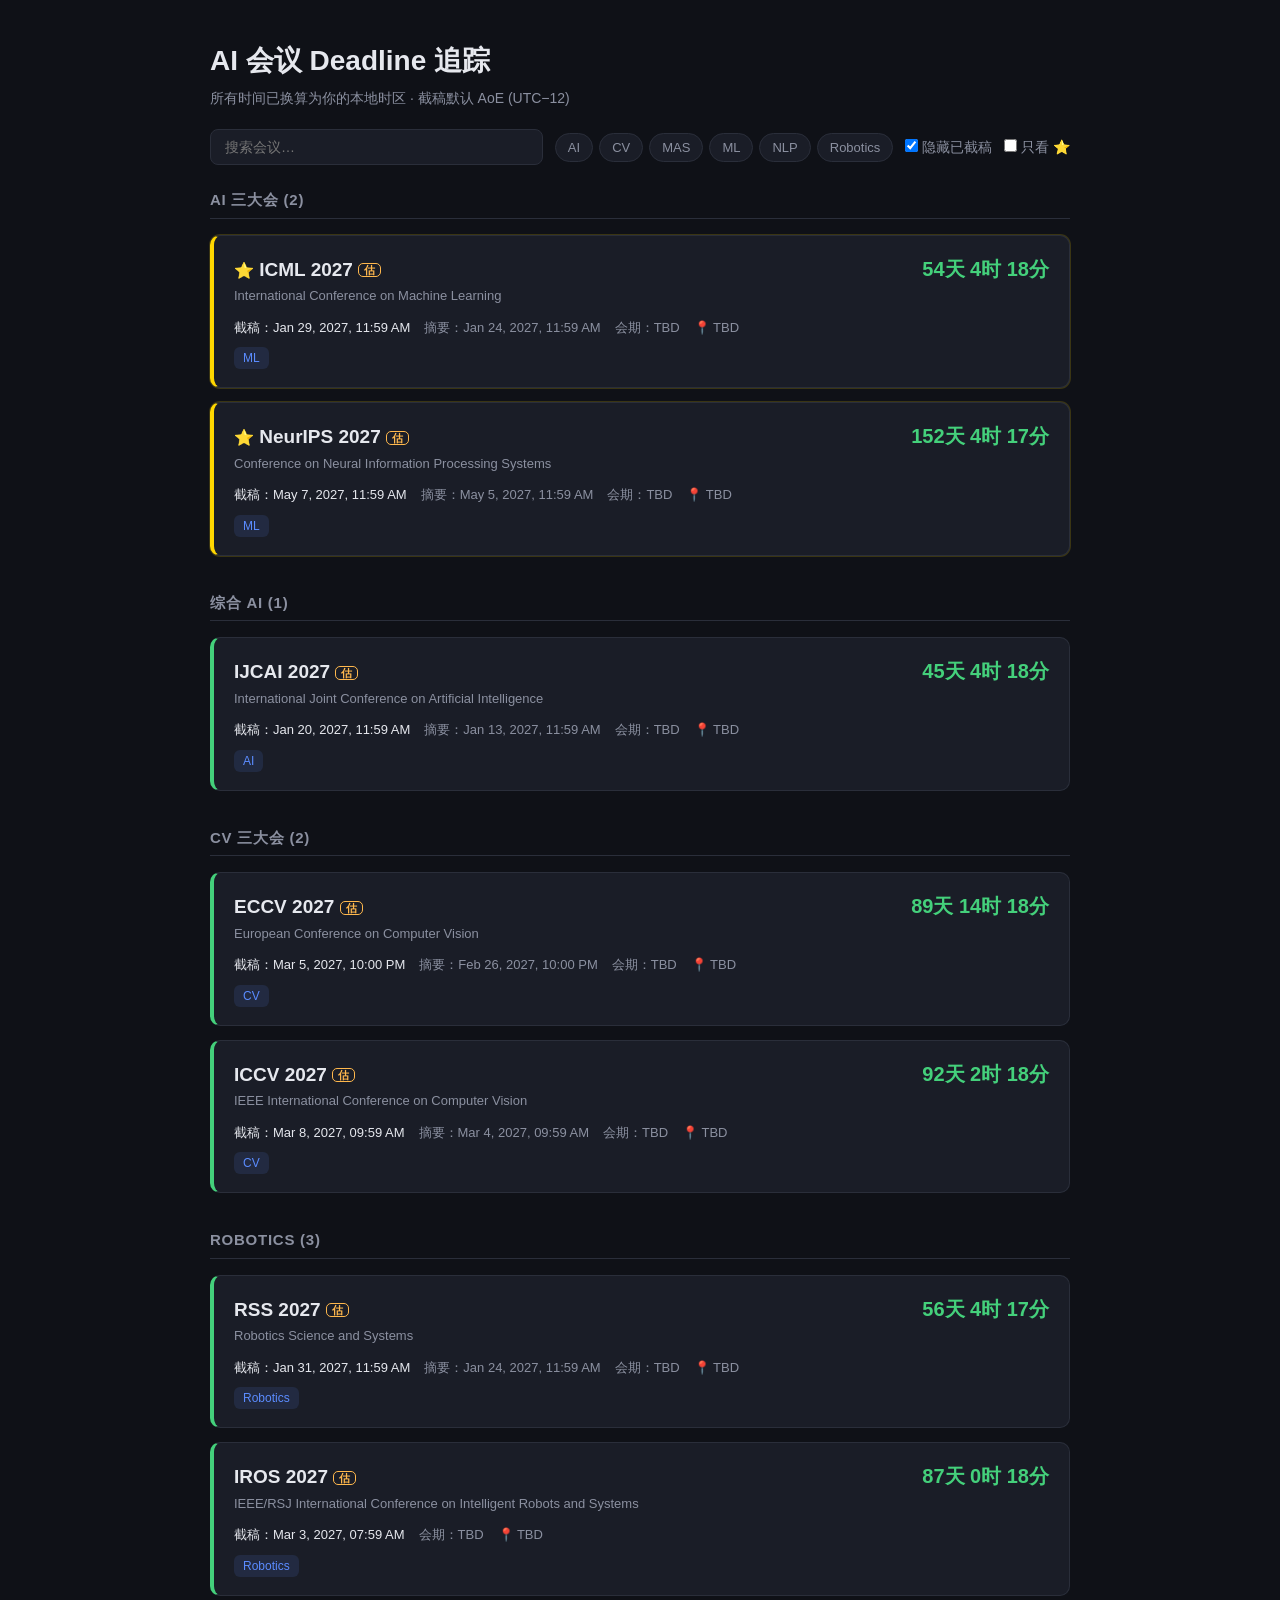
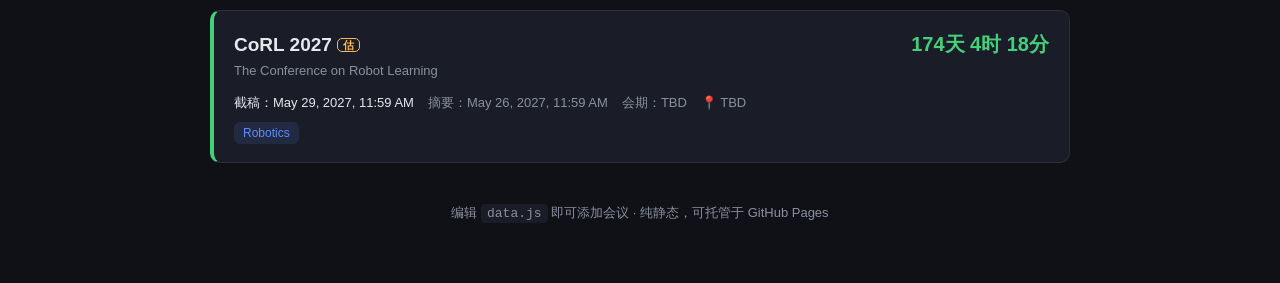
==== index.html @ 2b4dec91 "feat: AI conference deadline tracker with daily auto-update - 静态站点：分类展示、实时倒计时、⭐ highlight、搜索/筛选/只看估计" ====
<!DOCTYPE html>
<html lang="zh">
<head>
  <meta charset="UTF-8" />
  <meta name="viewport" content="width=device-width, initial-scale=1.0" />
  <title>AI 会议 Deadline 追踪</title>
  <link rel="stylesheet" href="style.css" />
</head>
<body>
  <header>
    <h1>AI 会议 Deadline 追踪</h1>
    <p class="sub">所有时间已换算为你的本地时区 · 截稿默认 AoE (UTC−12)</p>
    <div class="controls">
      <input id="search" type="search" placeholder="搜索会议…" />
      <div id="tagbar" class="tagbar"></div>
      <label class="toggle">
        <input id="hidePast" type="checkbox" checked /> 隐藏已截稿
      </label>
      <label class="toggle">
        <input id="onlyStar" type="checkbox" /> 只看 ⭐
      </label>
    </div>
  </header>

  <main id="list"></main>

  <footer>
    <p>编辑 <code>data.js</code> 即可添加会议 · 纯静态，可托管于 GitHub Pages</p>
  </footer>

  <script src="data.js"></script>
  <script src="app.js"></script>
</body>
</html>
---- style.css ----
:root {
  --bg: #0f1117;
  --card: #1a1d27;
  --card-hover: #21252f;
  --text: #e6e8ee;
  --muted: #8b90a0;
  --accent: #5b8cff;
  --urgent: #ff5b6e;
  --soon: #ffb84d;
  --safe: #44d07b;
  --border: #2a2e3a;
}

* { box-sizing: border-box; margin: 0; padding: 0; }

body {
  font-family: -apple-system, "Segoe UI", "PingFang SC", "Microsoft YaHei", sans-serif;
  background: var(--bg);
  color: var(--text);
  line-height: 1.5;
  padding: 0 16px 60px;
}

header {
  max-width: 860px;
  margin: 0 auto;
  padding: 40px 0 24px;
}

h1 { font-size: 28px; font-weight: 700; }
.sub { color: var(--muted); font-size: 14px; margin-top: 6px; }

.controls {
  display: flex;
  flex-wrap: wrap;
  gap: 12px;
  align-items: center;
  margin-top: 20px;
}

#search {
  flex: 1 1 220px;
  background: var(--card);
  border: 1px solid var(--border);
  color: var(--text);
  padding: 9px 14px;
  border-radius: 8px;
  font-size: 14px;
}
#search:focus { outline: none; border-color: var(--accent); }

.tagbar { display: flex; flex-wrap: wrap; gap: 6px; }
.tag-btn {
  background: var(--card);
  border: 1px solid var(--border);
  color: var(--muted);
  padding: 6px 12px;
  border-radius: 20px;
  font-size: 13px;
  cursor: pointer;
  transition: 0.15s;
}
.tag-btn:hover { color: var(--text); }
.tag-btn.active { background: var(--accent); border-color: var(--accent); color: #fff; }

.toggle { color: var(--muted); font-size: 14px; cursor: pointer; user-select: none; }

main { max-width: 860px; margin: 0 auto; display: flex; flex-direction: column; gap: 14px; }

.card {
  background: var(--card);
  border: 1px solid var(--border);
  border-left: 4px solid var(--accent);
  border-radius: 10px;
  padding: 18px 20px;
  transition: 0.15s;
}
.card:hover { background: var(--card-hover); }
.card.past { opacity: 0.5; border-left-color: var(--muted); }
.card.urgent { border-left-color: var(--urgent); }
.card.soon { border-left-color: var(--soon); }
.card.safe { border-left-color: var(--safe); }

.card-top { display: flex; justify-content: space-between; align-items: baseline; gap: 12px; flex-wrap: wrap; }
.card h2 { font-size: 19px; }
.card h2 a { color: var(--text); text-decoration: none; }
.card h2 a:hover { color: var(--accent); }
.full { color: var(--muted); font-size: 13px; margin-top: 2px; }

.countdown {
  font-variant-numeric: tabular-nums;
  font-weight: 700;
  font-size: 20px;
  white-space: nowrap;
}
.countdown.urgent { color: var(--urgent); }
.countdown.soon { color: var(--soon); }
.countdown.safe { color: var(--safe); }
.countdown.past { color: var(--muted); font-weight: 400; font-size: 15px; }

.meta { display: flex; flex-wrap: wrap; gap: 14px; margin-top: 12px; color: var(--muted); font-size: 13px; }
.meta .deadline-local { color: var(--text); }

.tags { display: flex; gap: 6px; margin-top: 10px; }
.tags span {
  background: rgba(91,140,255,0.12);
  color: var(--accent);
  font-size: 12px;
  padding: 2px 9px;
  border-radius: 6px;
}

.cat-head {
  font-size: 15px;
  color: var(--muted);
  text-transform: uppercase;
  letter-spacing: 0.05em;
  margin: 22px 0 2px;
  padding-bottom: 6px;
  border-bottom: 1px solid var(--border);
}
.cat-head:first-child { margin-top: 0; }

.card.star {
  border-left-color: gold;
  box-shadow: 0 0 0 1px rgba(255, 215, 0, 0.18);
}
.star-badge { font-size: 16px; }
.est-badge {
  font-size: 11px;
  font-weight: 600;
  color: var(--soon);
  border: 1px solid var(--soon);
  border-radius: 5px;
  padding: 0 5px;
  vertical-align: middle;
}

.empty { text-align: center; color: var(--muted); padding: 60px 0; }

footer { max-width: 860px; margin: 40px auto 0; text-align: center; color: var(--muted); font-size: 13px; }
footer code { background: var(--card); padding: 2px 6px; border-radius: 4px; }
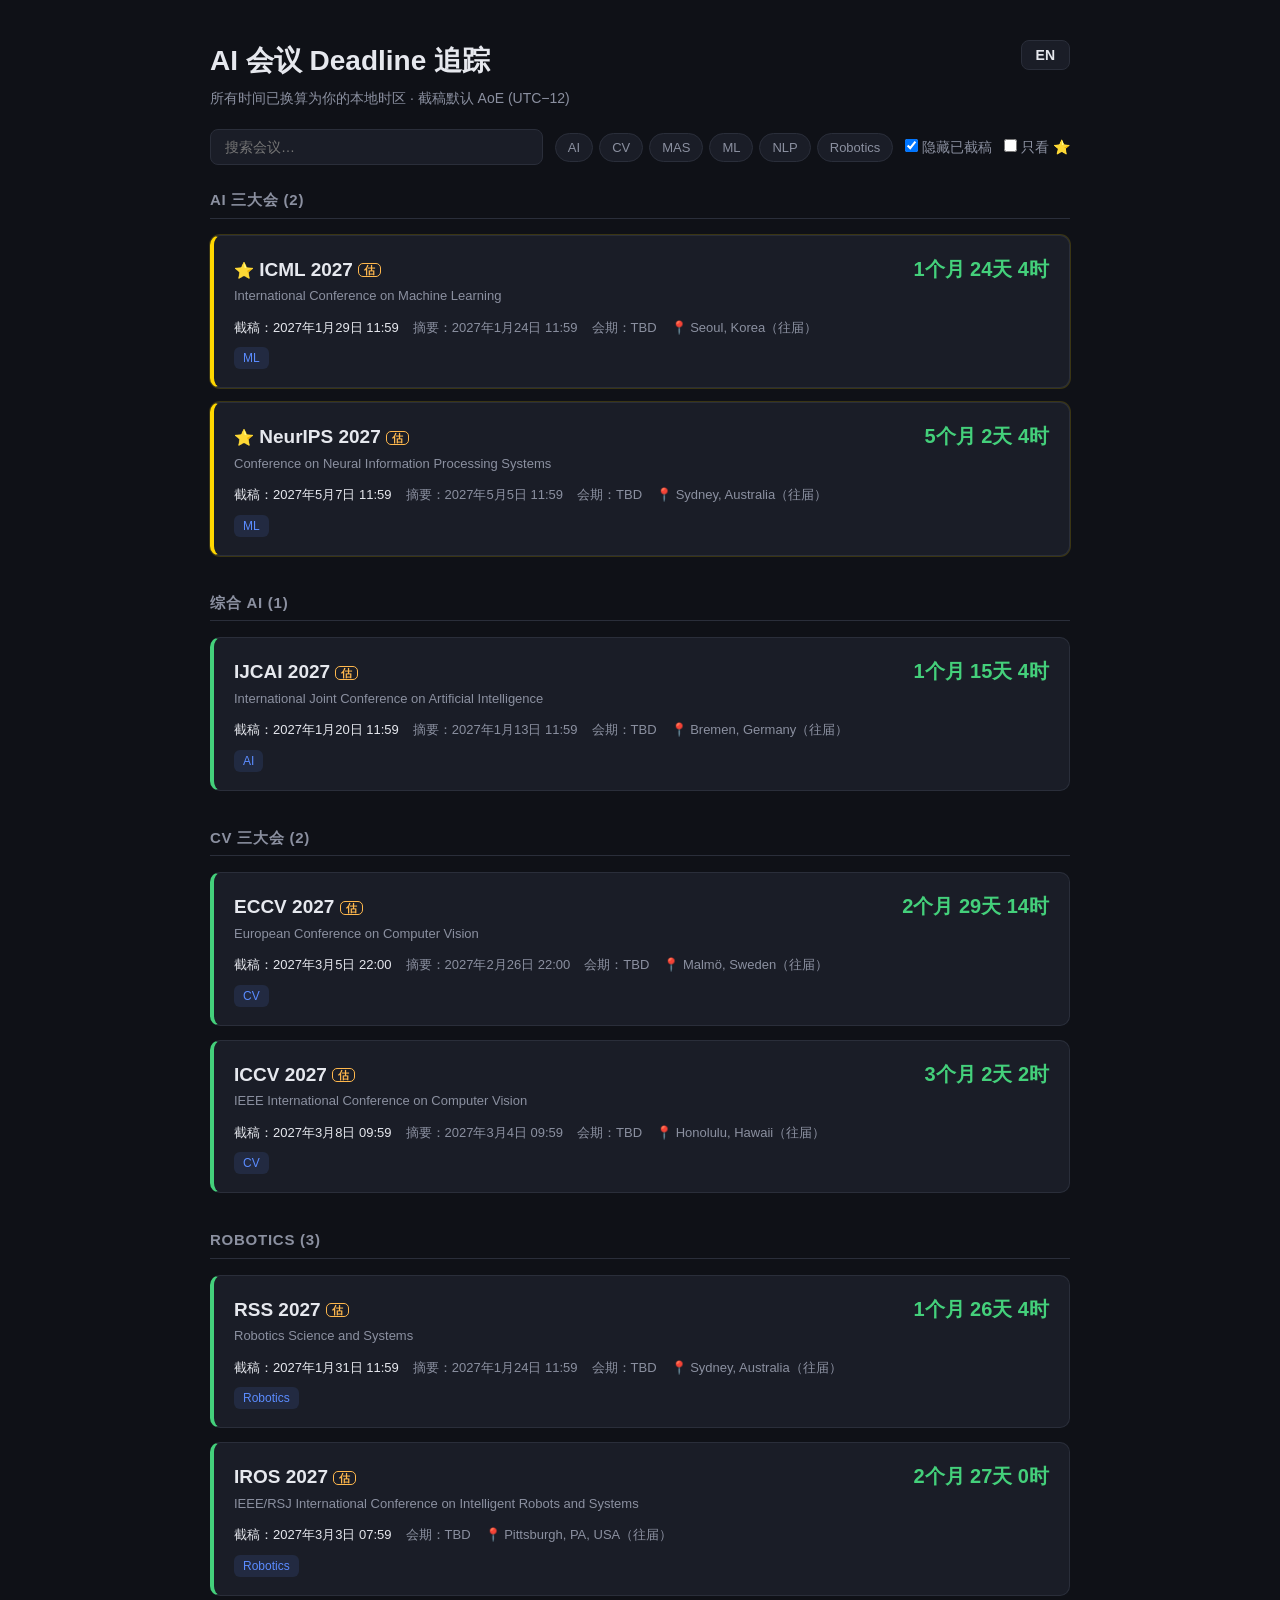
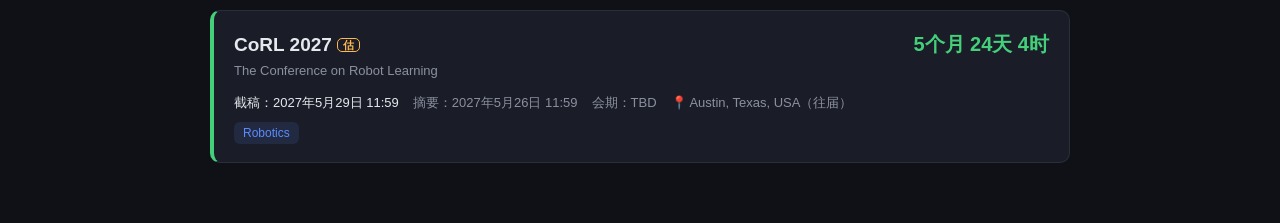
==== commit 678a533c: "feat: 中英文切换 + 估算项倒计时用月/天/时；显示地点；ARR 标注最近会议；去掉 footer - 估算(est)倒计时改为 月/天/时；确定项保持 天/时/分 - 新增右上角 中/EN 一" ====
--- a/index.html
+++ b/index.html
@@ -8,26 +8,23 @@
 </head>
 <body>
   <header>
-    <h1>AI 会议 Deadline 追踪</h1>
-    <p class="sub">所有时间已换算为你的本地时区 · 截稿默认 AoE (UTC−12)</p>
+    <button id="langBtn" class="lang-btn" title="中 / English">EN</button>
+    <h1 id="pageTitle">AI 会议 Deadline 追踪</h1>
+    <p class="sub" id="pageSub">所有时间已换算为你的本地时区 · 截稿默认 AoE (UTC−12)</p>
     <div class="controls">
       <input id="search" type="search" placeholder="搜索会议…" />
       <div id="tagbar" class="tagbar"></div>
       <label class="toggle">
-        <input id="hidePast" type="checkbox" checked /> 隐藏已截稿
+        <input id="hidePast" type="checkbox" checked /> <span id="hidePastLabel">隐藏已截稿</span>
       </label>
       <label class="toggle">
-        <input id="onlyStar" type="checkbox" /> 只看 ⭐
+        <input id="onlyStar" type="checkbox" /> <span id="onlyStarLabel">只看 ⭐ </span>
       </label>
     </div>
   </header>
 
   <main id="list"></main>
 
-  <footer>
-    <p>编辑 <code>data.js</code> 即可添加会议 · 纯静态，可托管于 GitHub Pages</p>
-  </footer>
-
   <script src="data.js"></script>
   <script src="app.js"></script>
 </body>
--- a/style.css
+++ b/style.css
@@ -25,7 +25,24 @@
   max-width: 860px;
   margin: 0 auto;
   padding: 40px 0 24px;
+  position: relative;
 }
+
+.lang-btn {
+  position: absolute;
+  top: 40px;
+  right: 0;
+  background: var(--card);
+  border: 1px solid var(--border);
+  color: var(--text);
+  padding: 6px 14px;
+  border-radius: 8px;
+  font-size: 14px;
+  font-weight: 600;
+  cursor: pointer;
+  transition: 0.15s;
+}
+.lang-btn:hover { border-color: var(--accent); color: var(--accent); }
 
 h1 { font-size: 28px; font-weight: 700; }
 .sub { color: var(--muted); font-size: 14px; margin-top: 6px; }
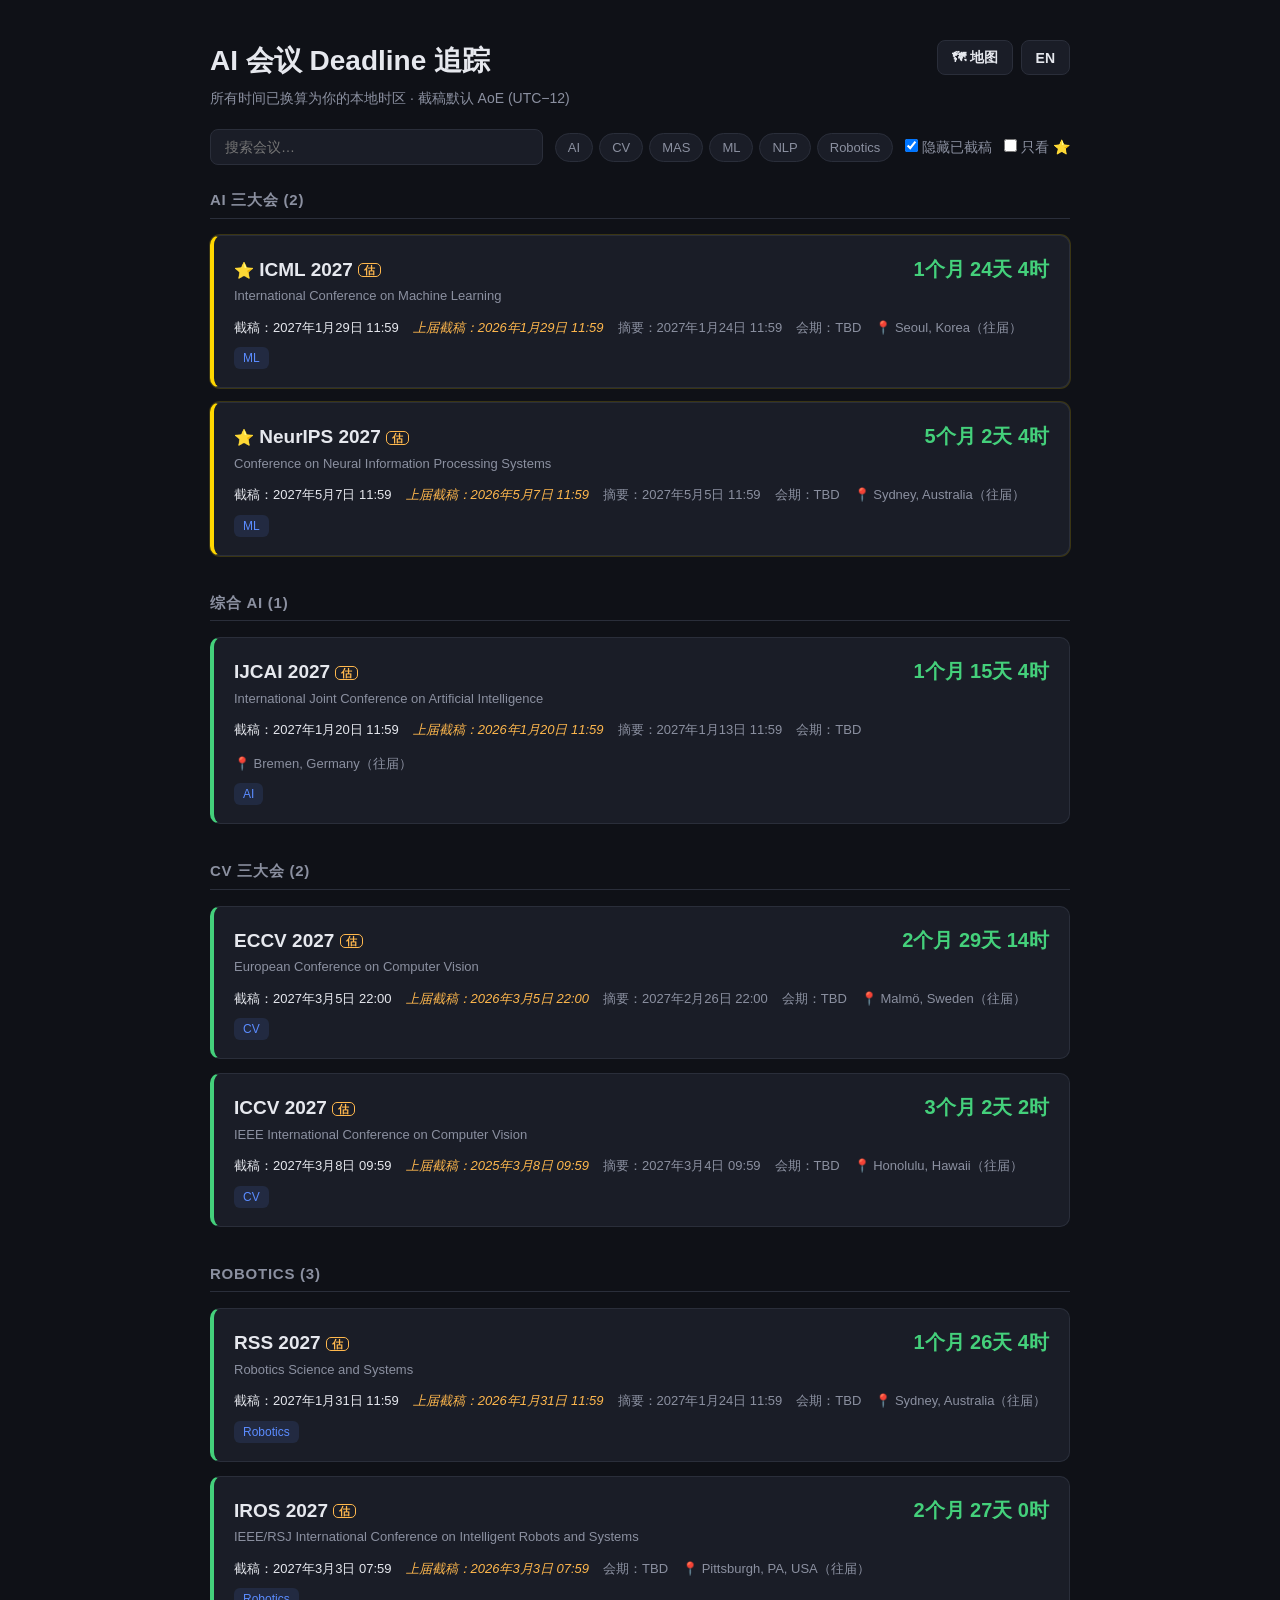
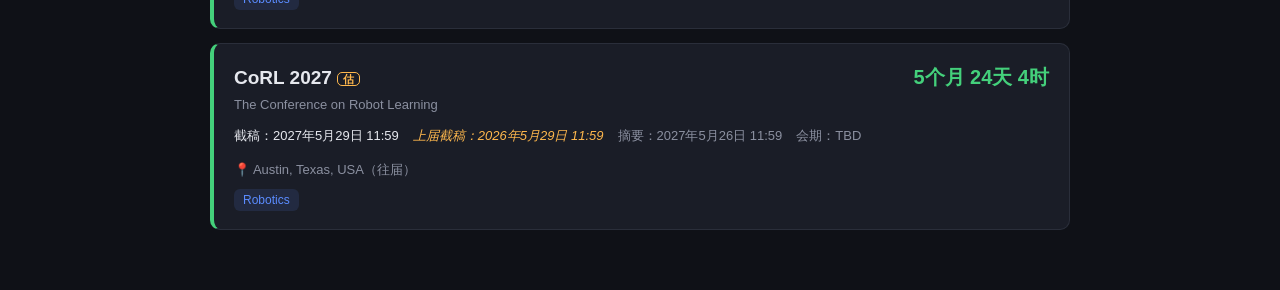
==== commit 58566a65: "feat: 新增会议地点可视化地图(Leaflet)，按年份着色+筛选，中英双语 - update.py 增加地理编码表，给会议附 lat/lon/year/place_prev - 新增 map.h" ====
--- a/index.html
+++ b/index.html
@@ -8,7 +8,10 @@
 </head>
 <body>
   <header>
-    <button id="langBtn" class="lang-btn" title="中 / English">EN</button>
+    <div class="top-actions">
+      <a id="mapLink" class="lang-btn" href="map.html">🗺 地图</a>
+      <button id="langBtn" class="lang-btn" title="中 / English">EN</button>
+    </div>
     <h1 id="pageTitle">AI 会议 Deadline 追踪</h1>
     <p class="sub" id="pageSub">所有时间已换算为你的本地时区 · 截稿默认 AoE (UTC−12)</p>
     <div class="controls">
--- a/style.css
+++ b/style.css
@@ -28,10 +28,16 @@
   position: relative;
 }
 
-.lang-btn {
+.top-actions {
   position: absolute;
   top: 40px;
   right: 0;
+  display: flex;
+  gap: 8px;
+}
+.lang-btn {
+  display: inline-block;
+  text-decoration: none;
   background: var(--card);
   border: 1px solid var(--border);
   color: var(--text);
@@ -117,6 +123,7 @@
 
 .meta { display: flex; flex-wrap: wrap; gap: 14px; margin-top: 12px; color: var(--muted); font-size: 13px; }
 .meta .deadline-local { color: var(--text); }
+.meta .prev-deadline { color: var(--soon); font-style: italic; }
 
 .tags { display: flex; gap: 6px; margin-top: 10px; }
 .tags span {
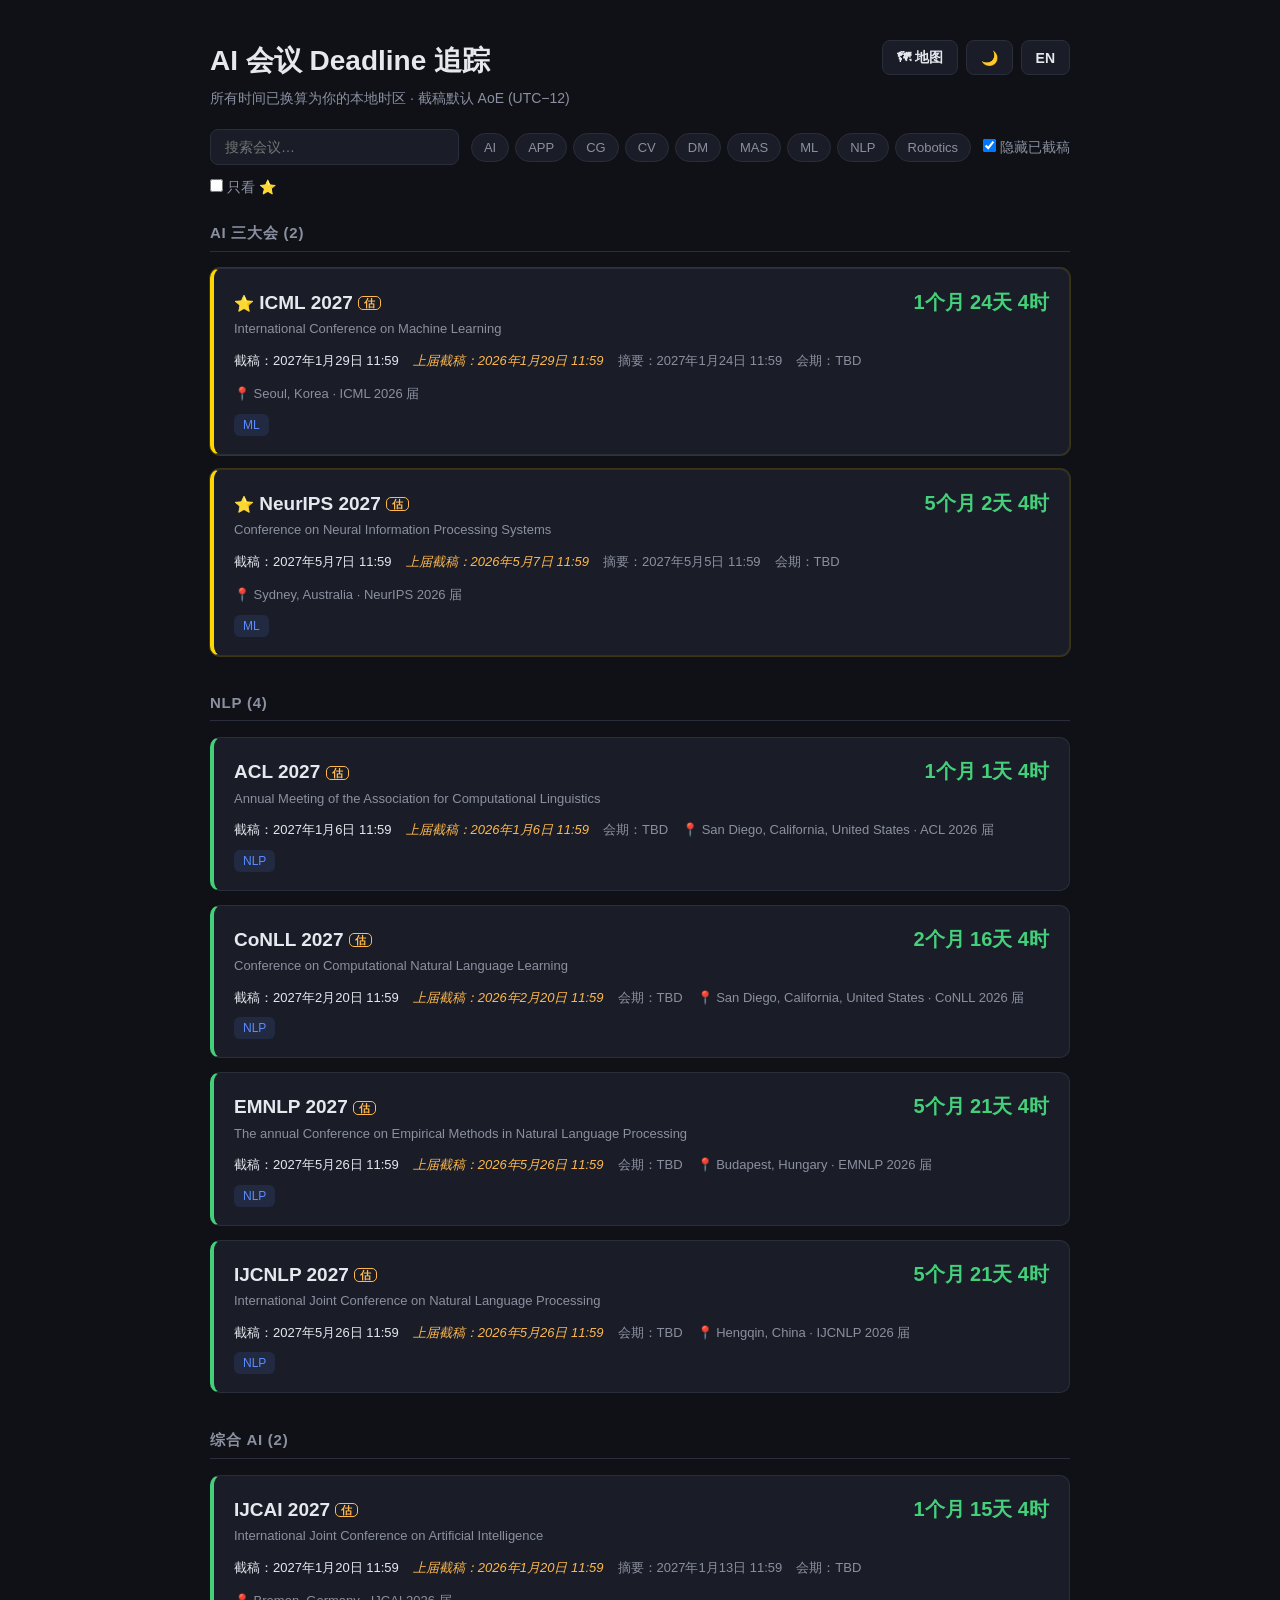
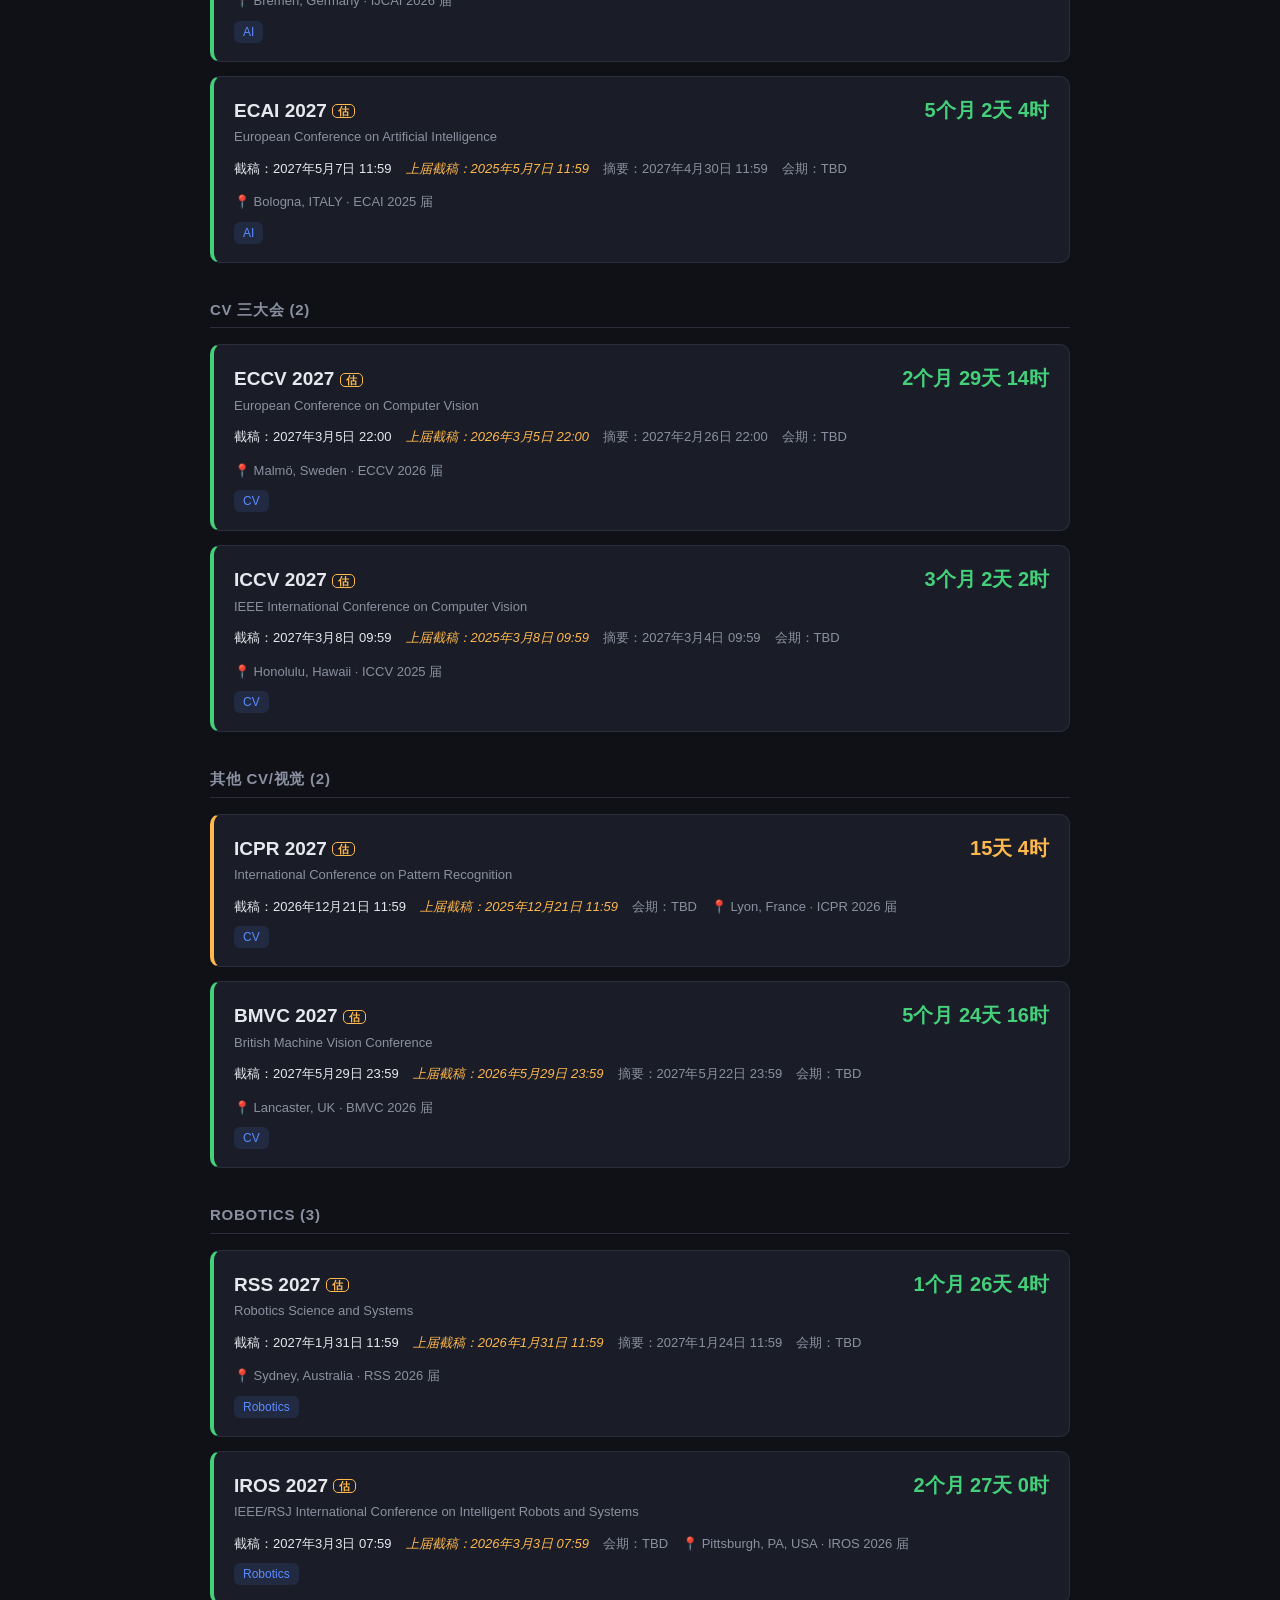
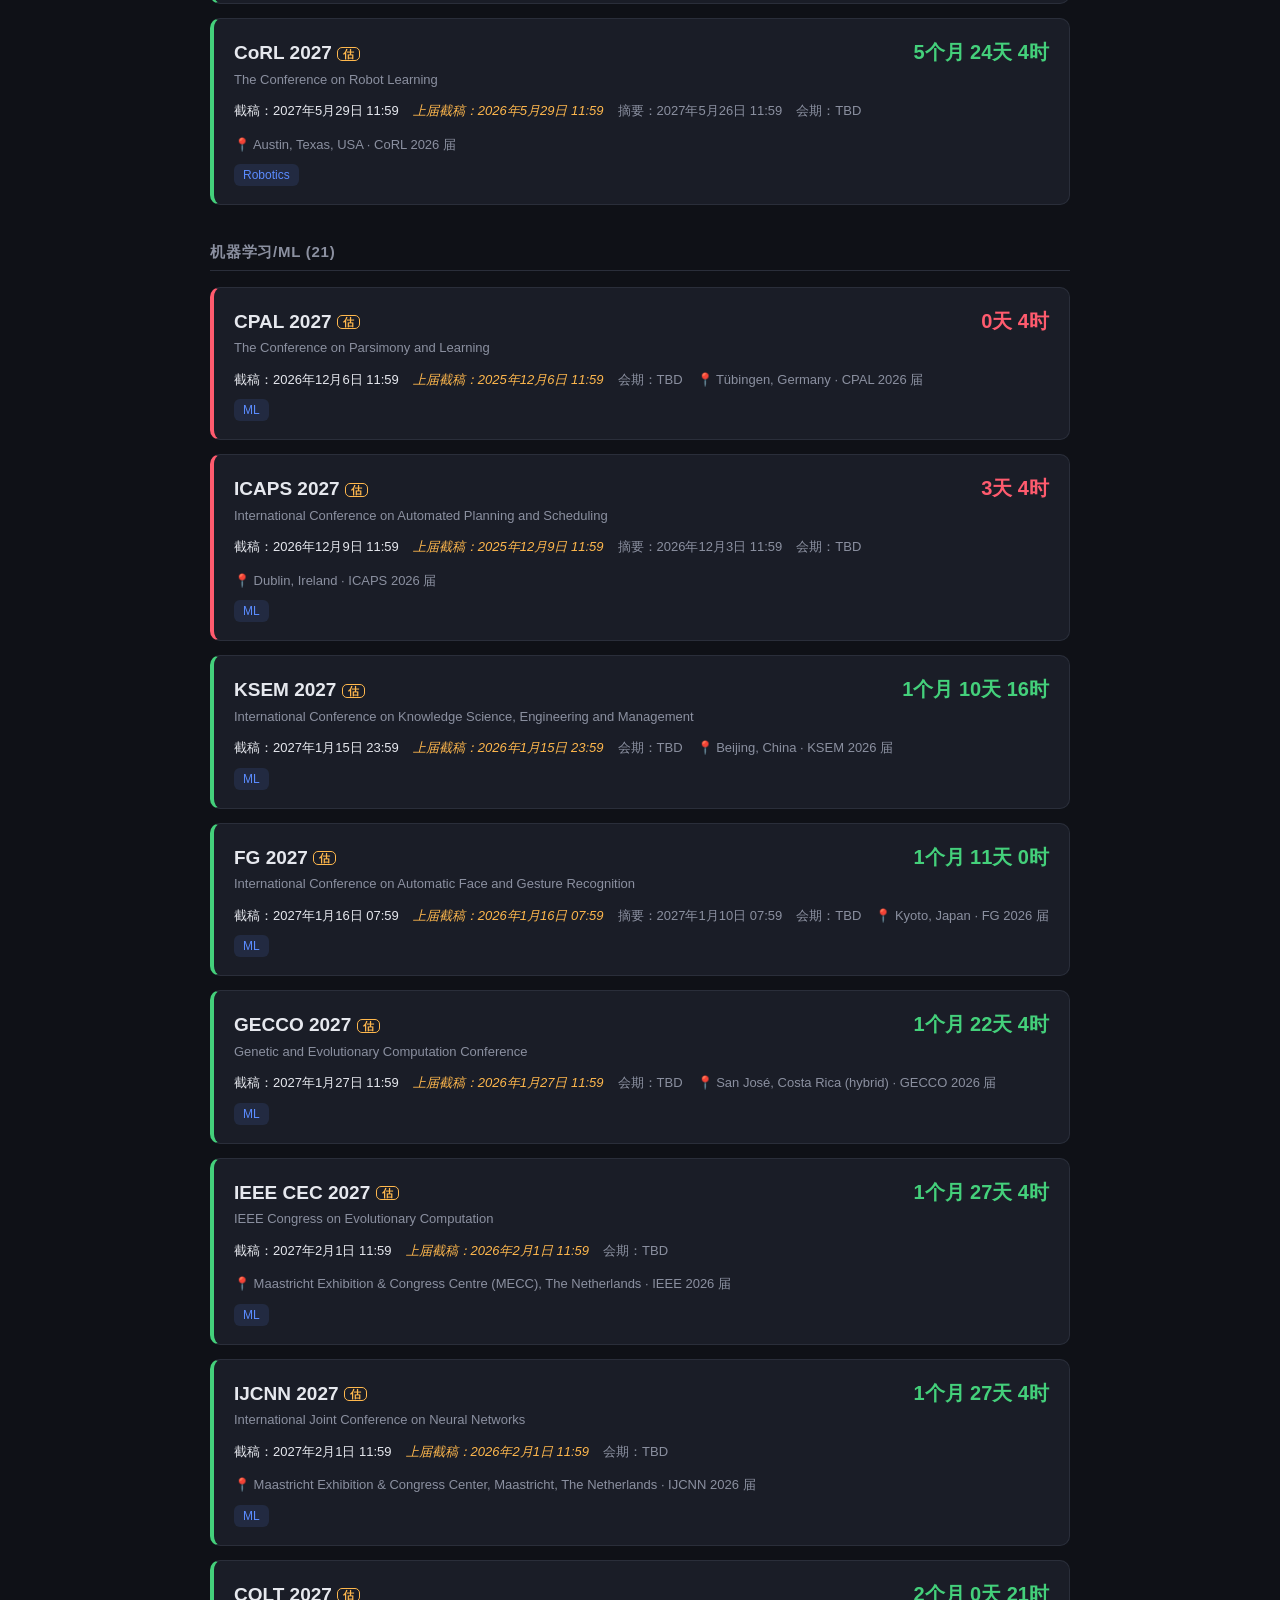
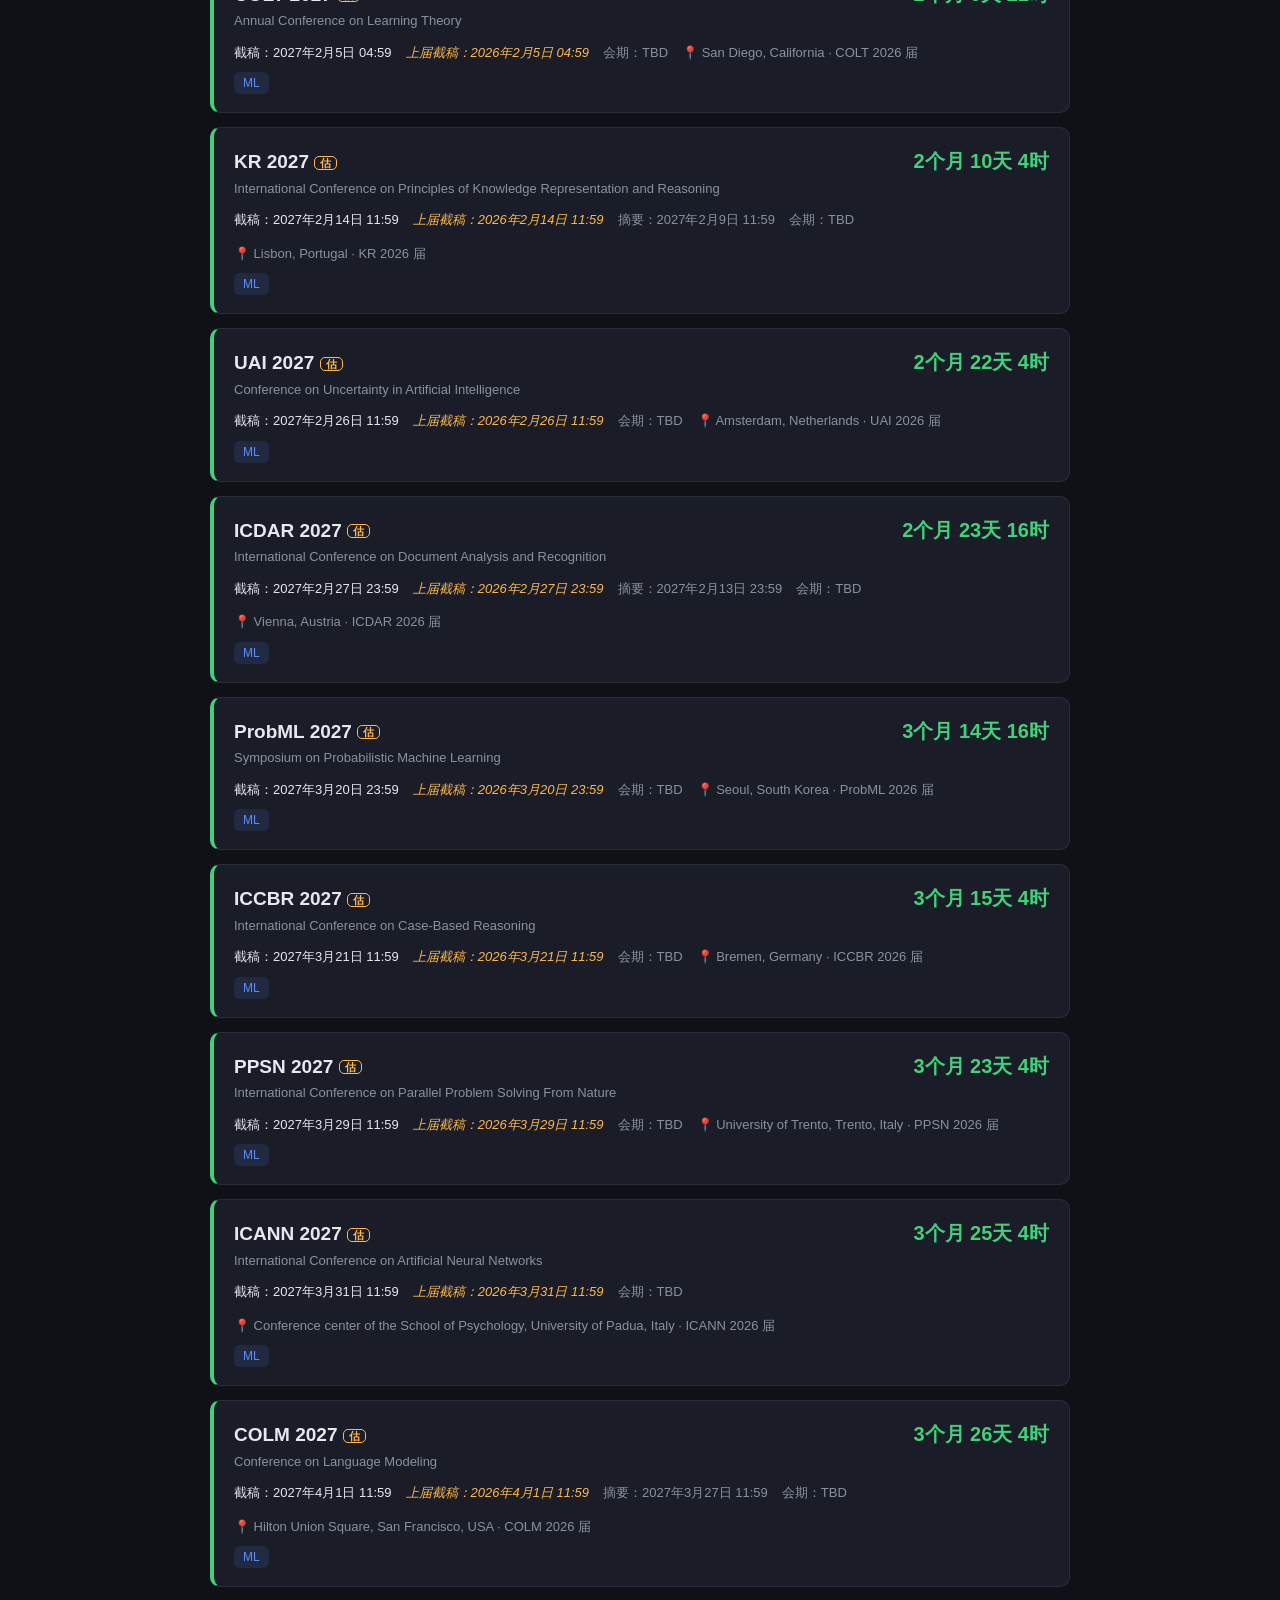
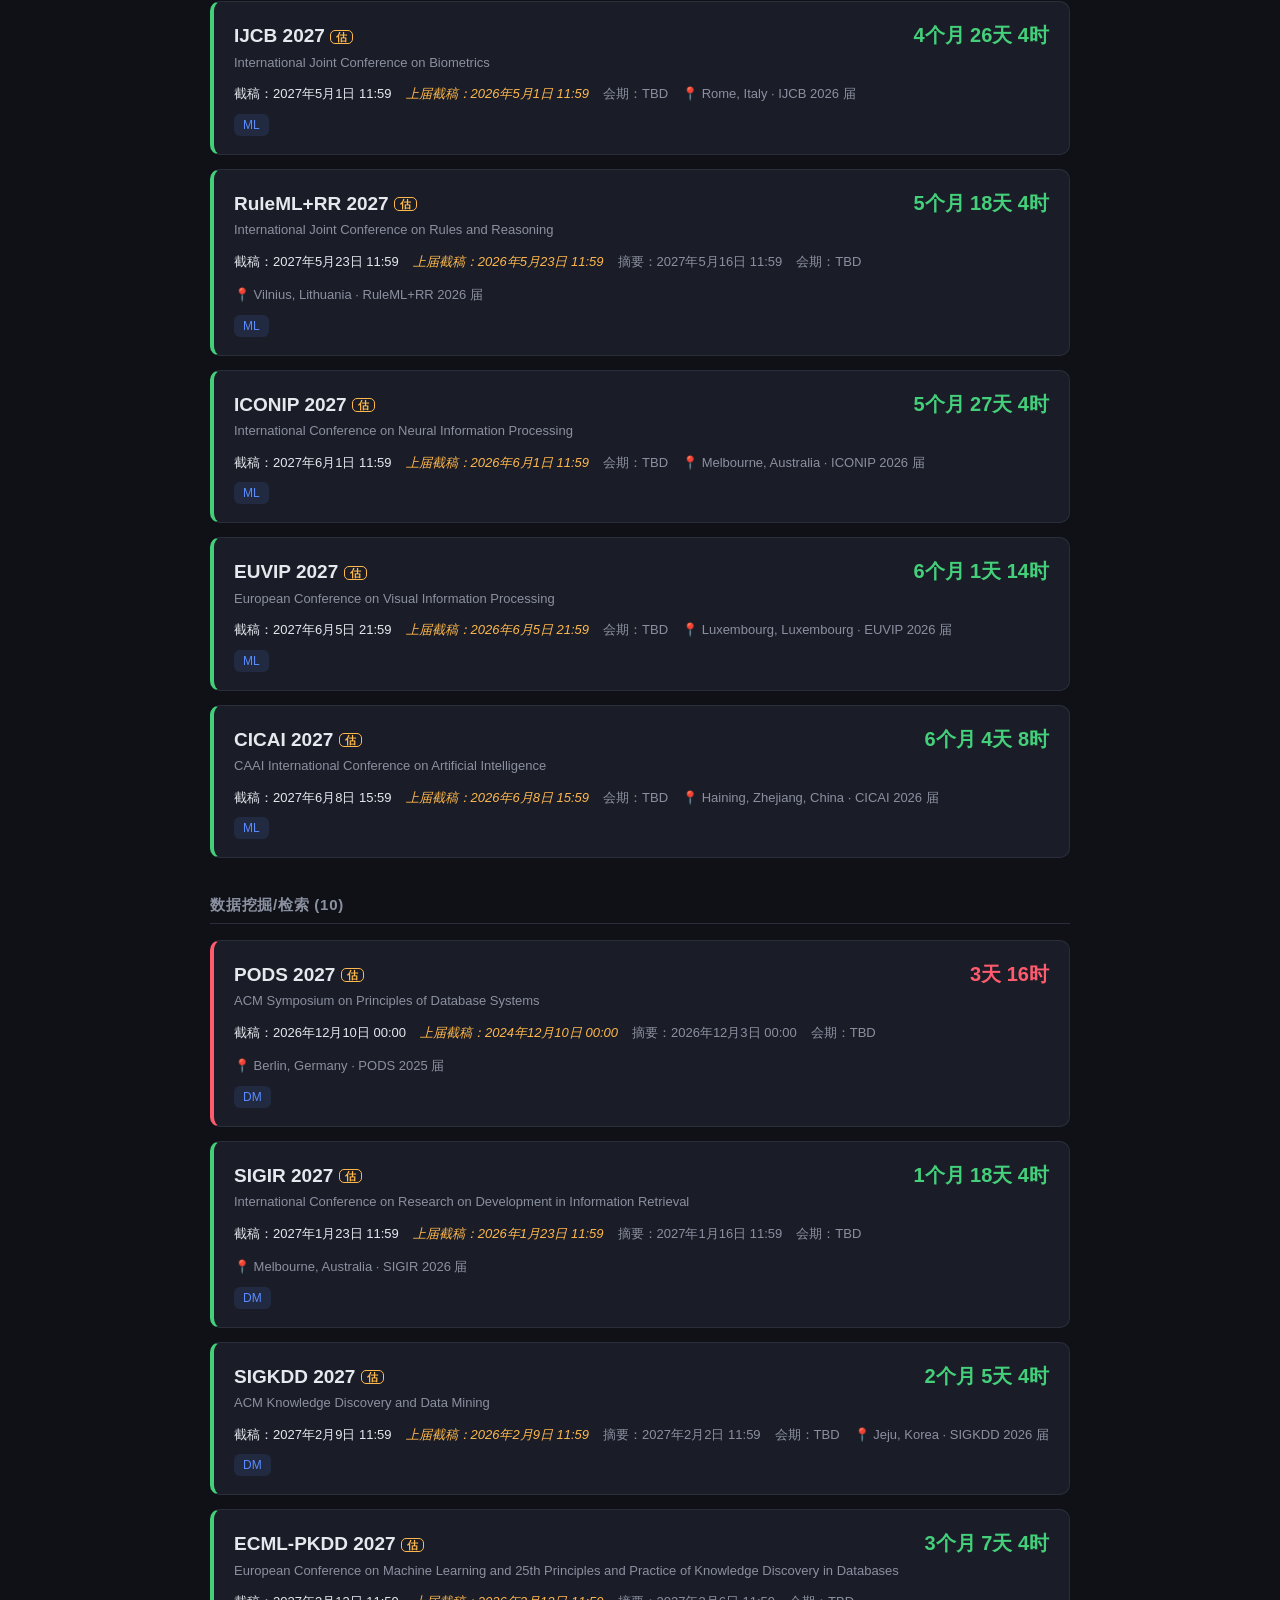
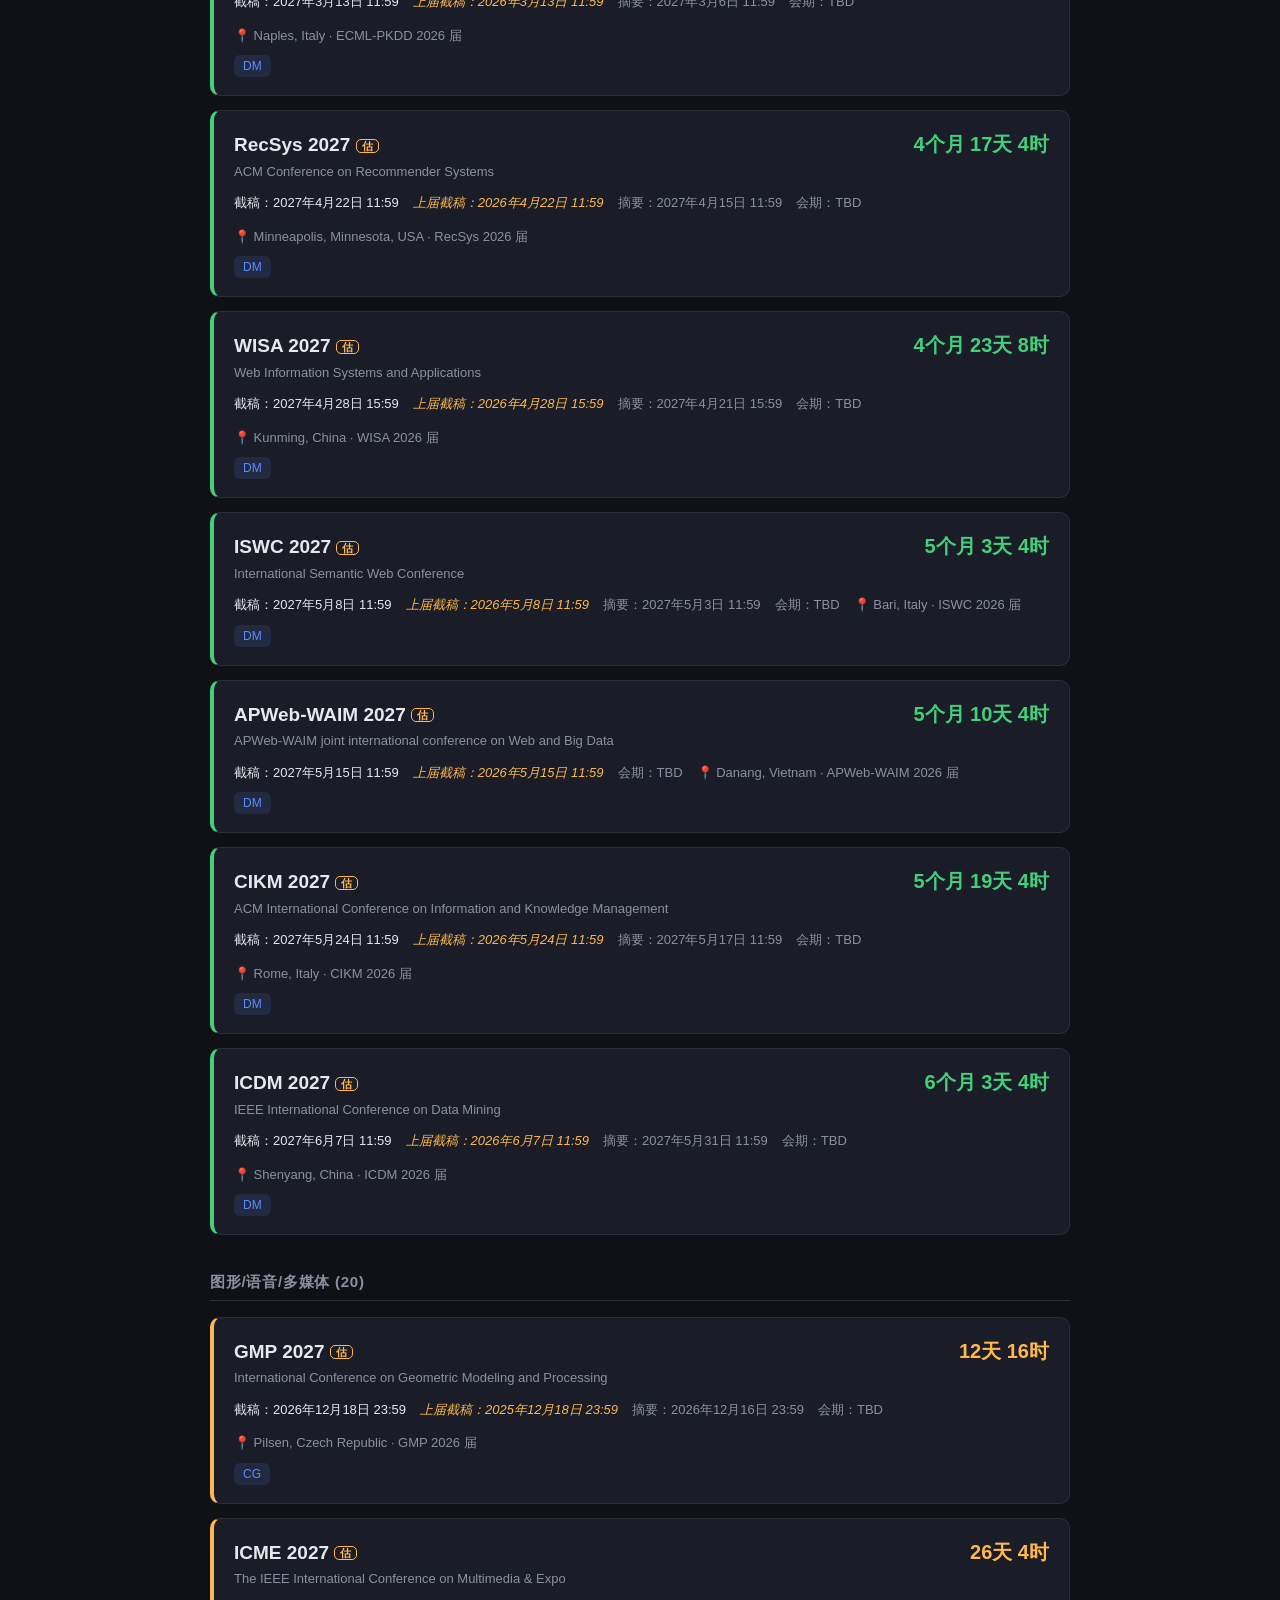
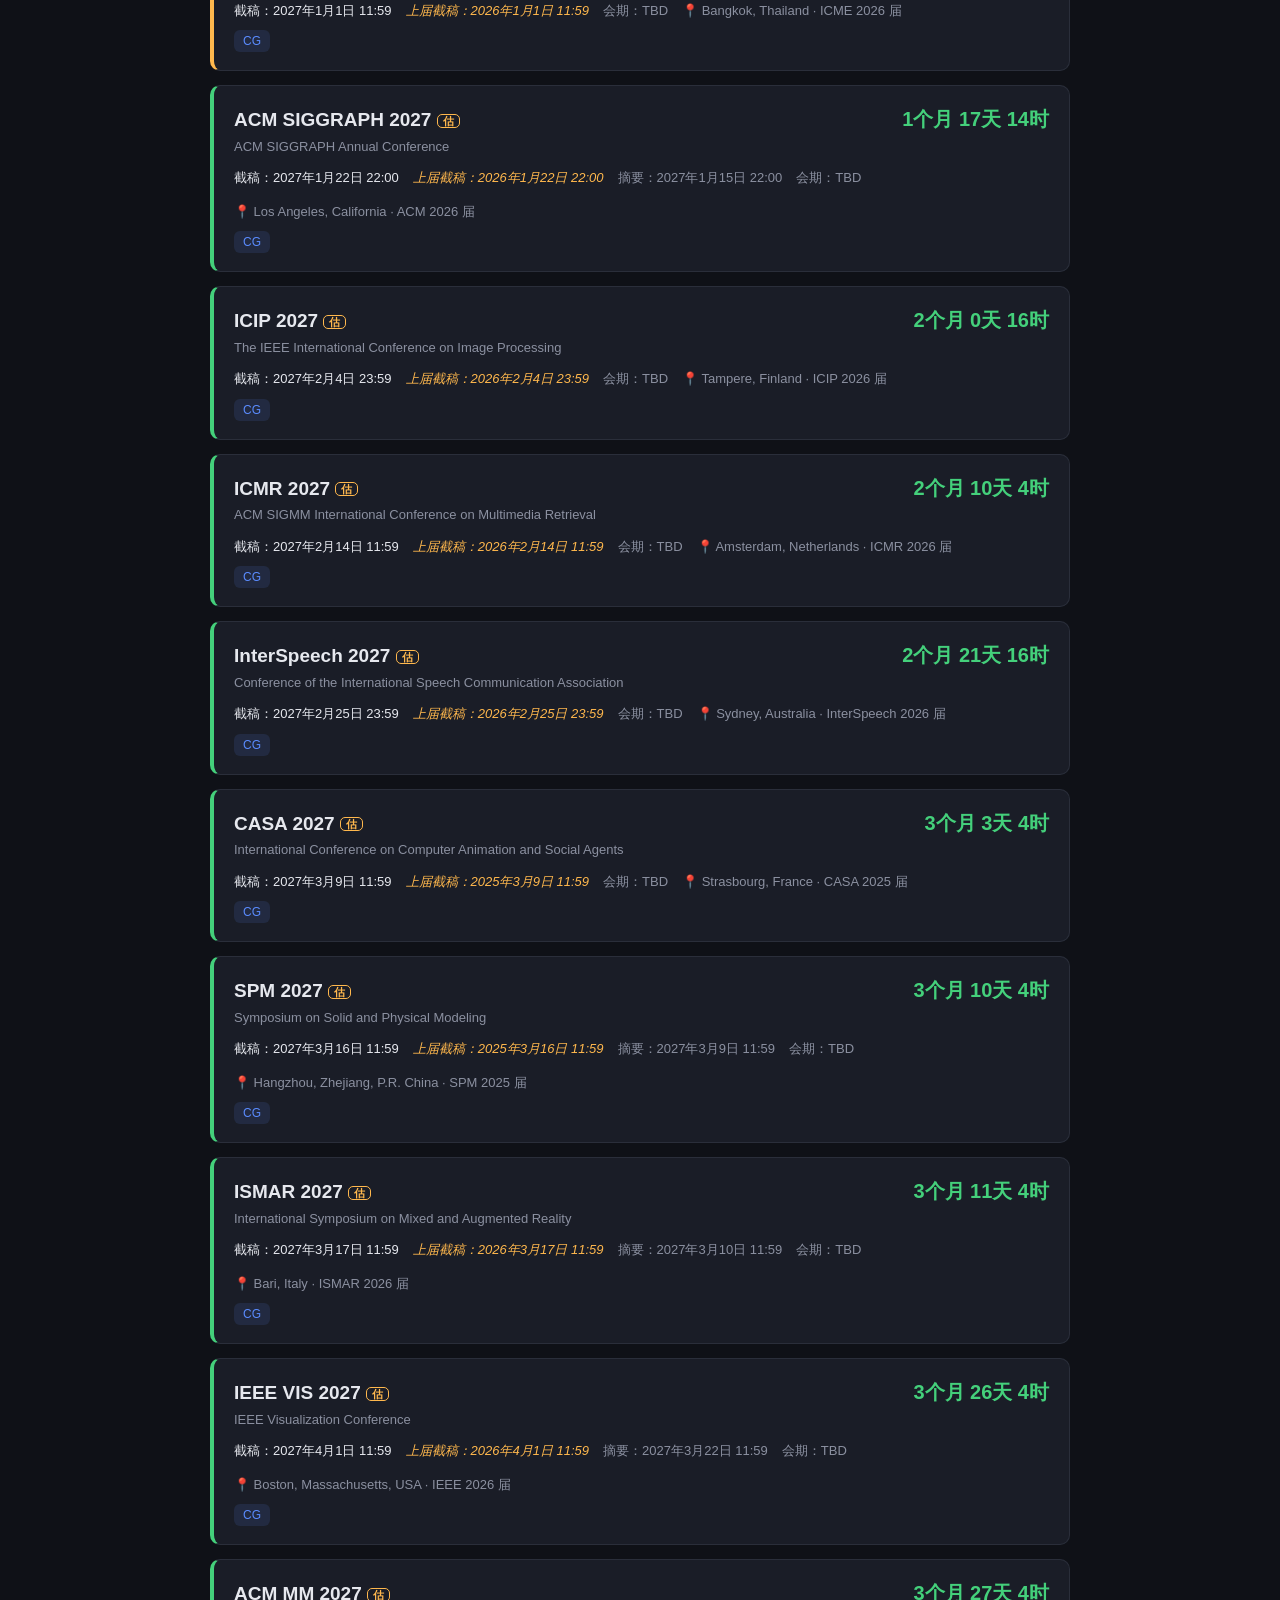
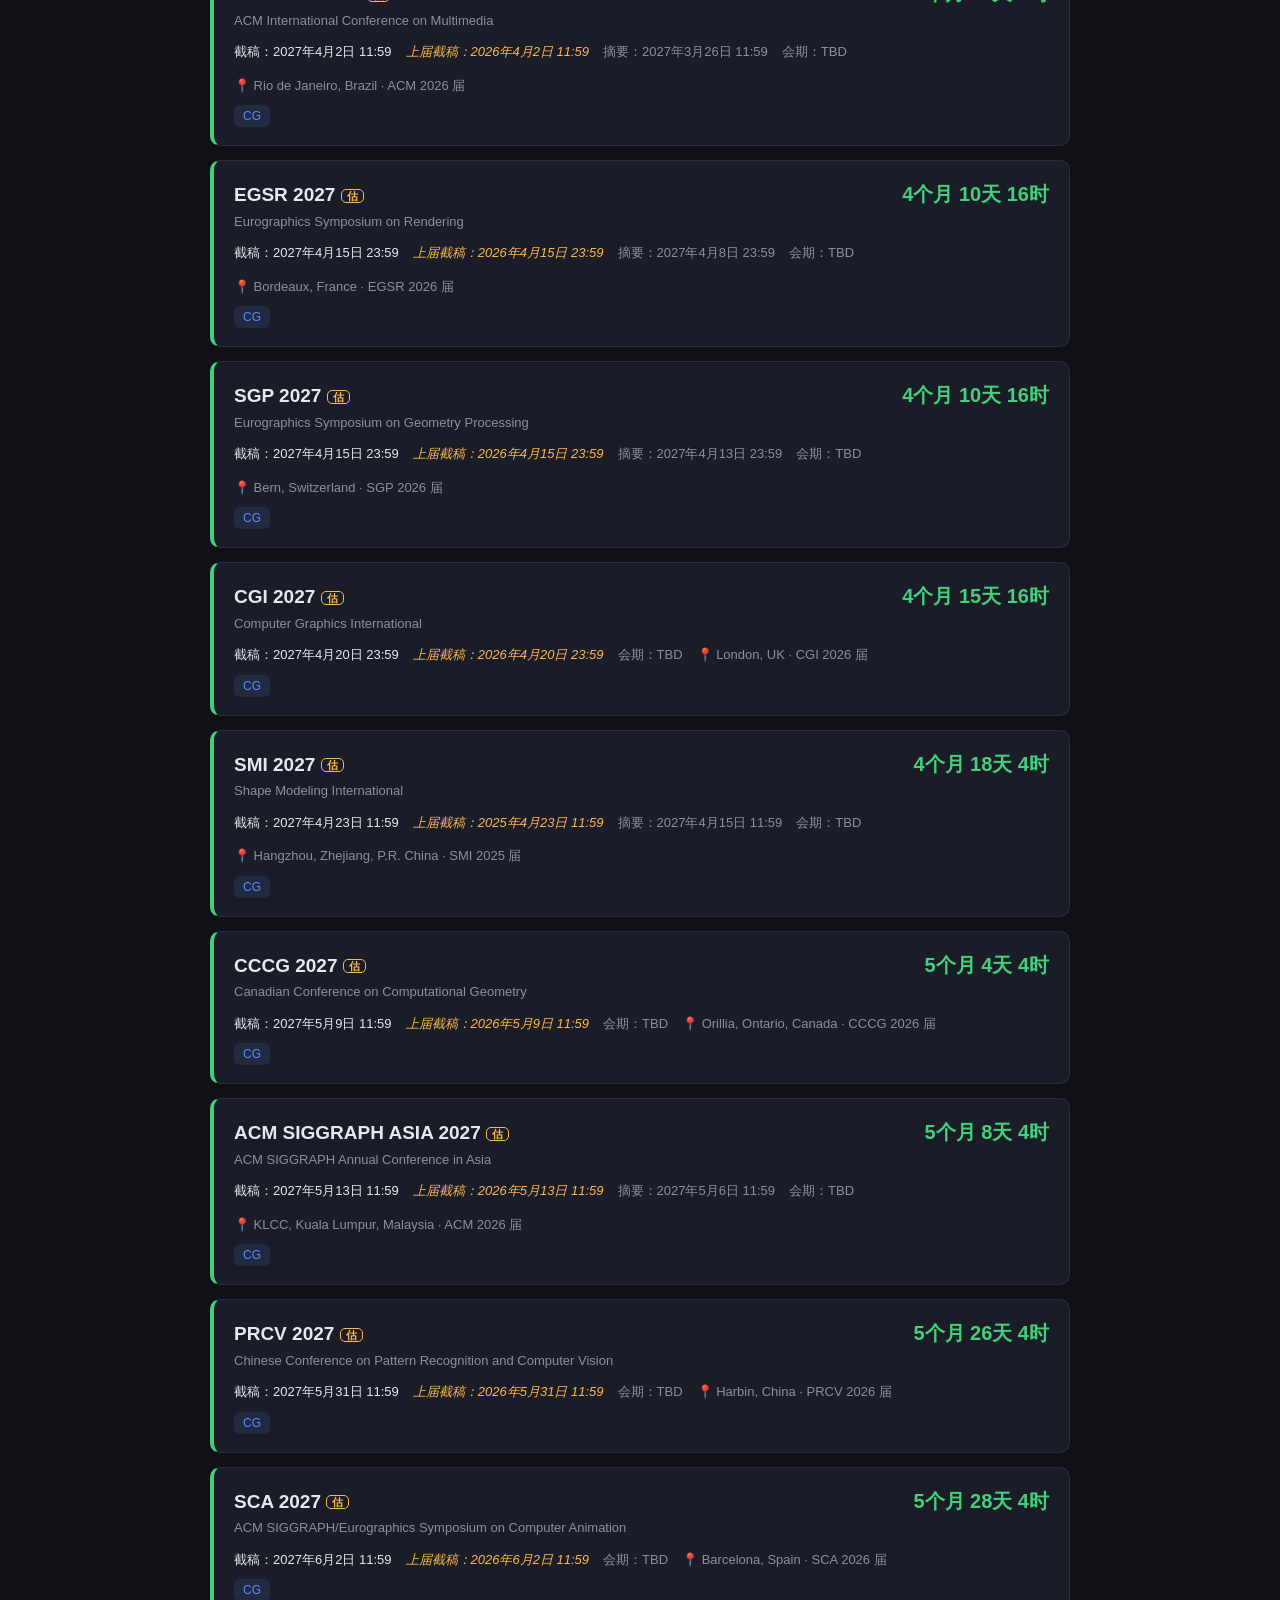
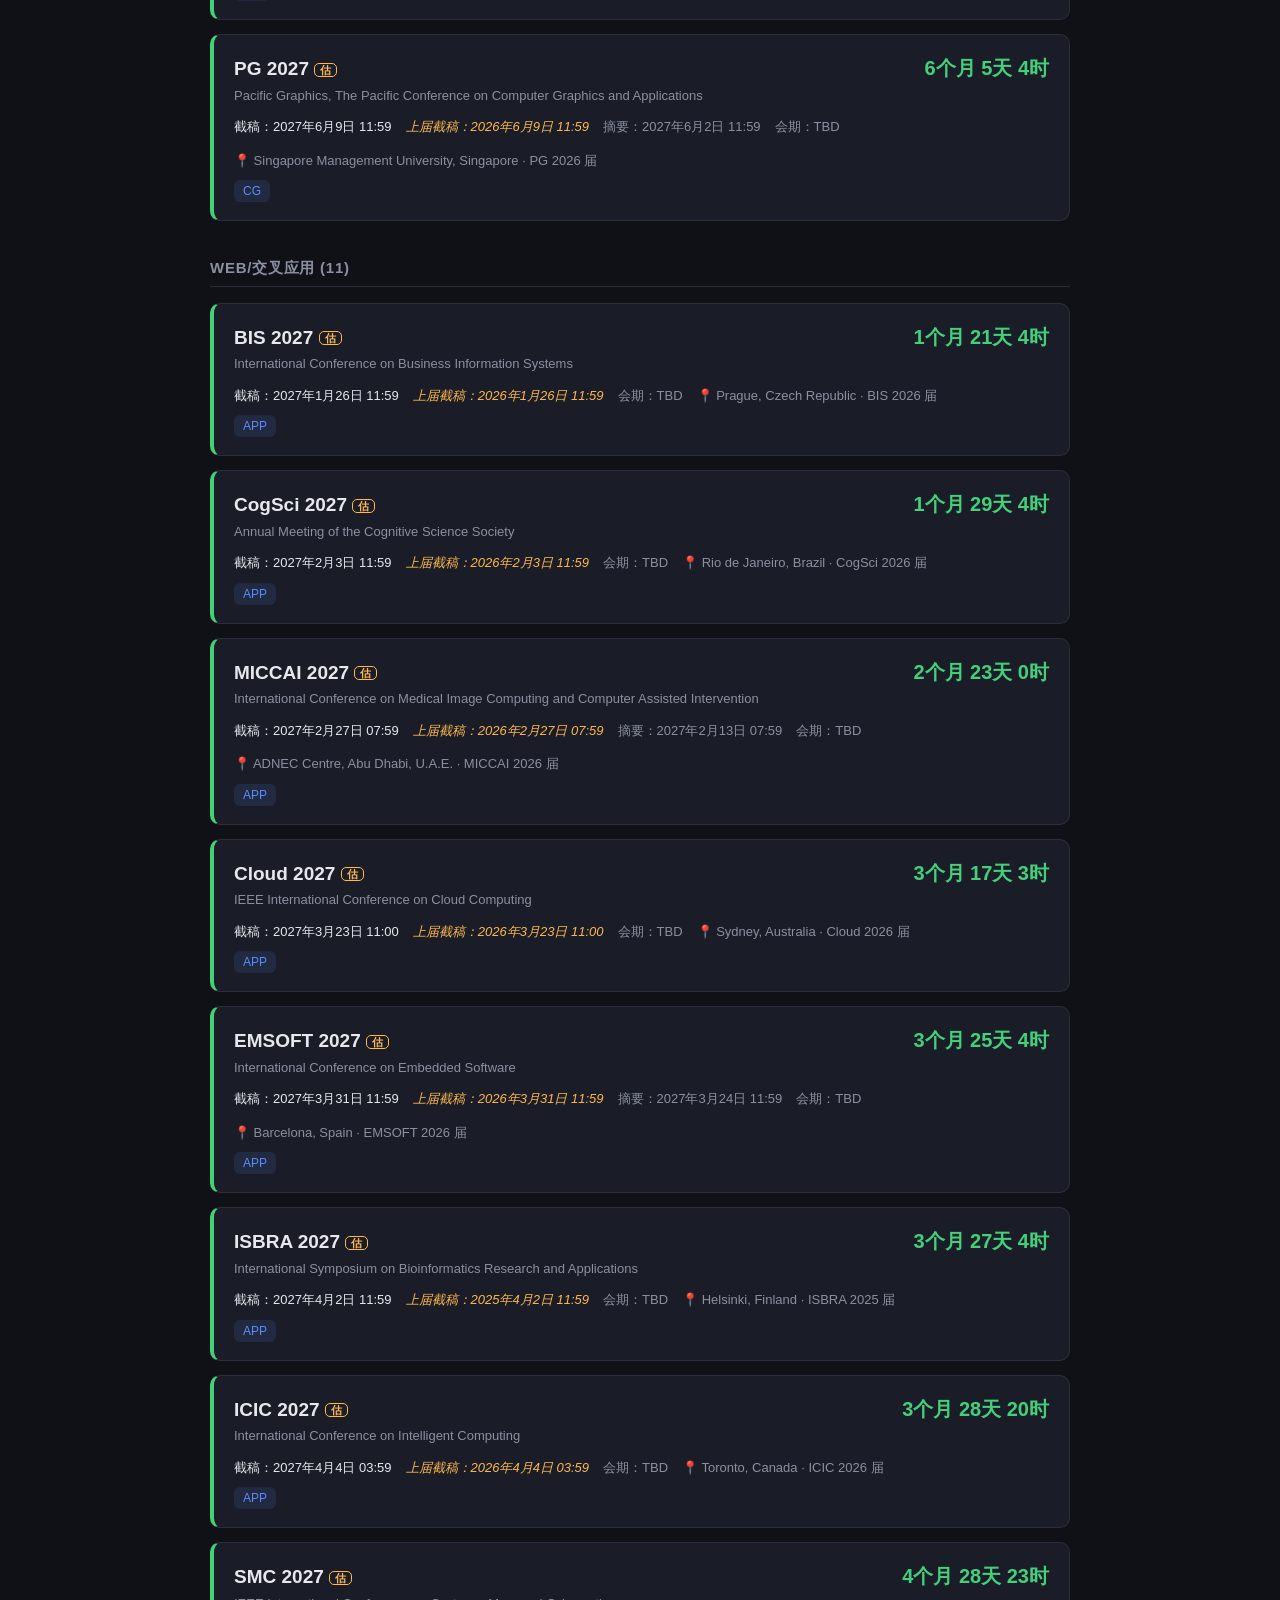
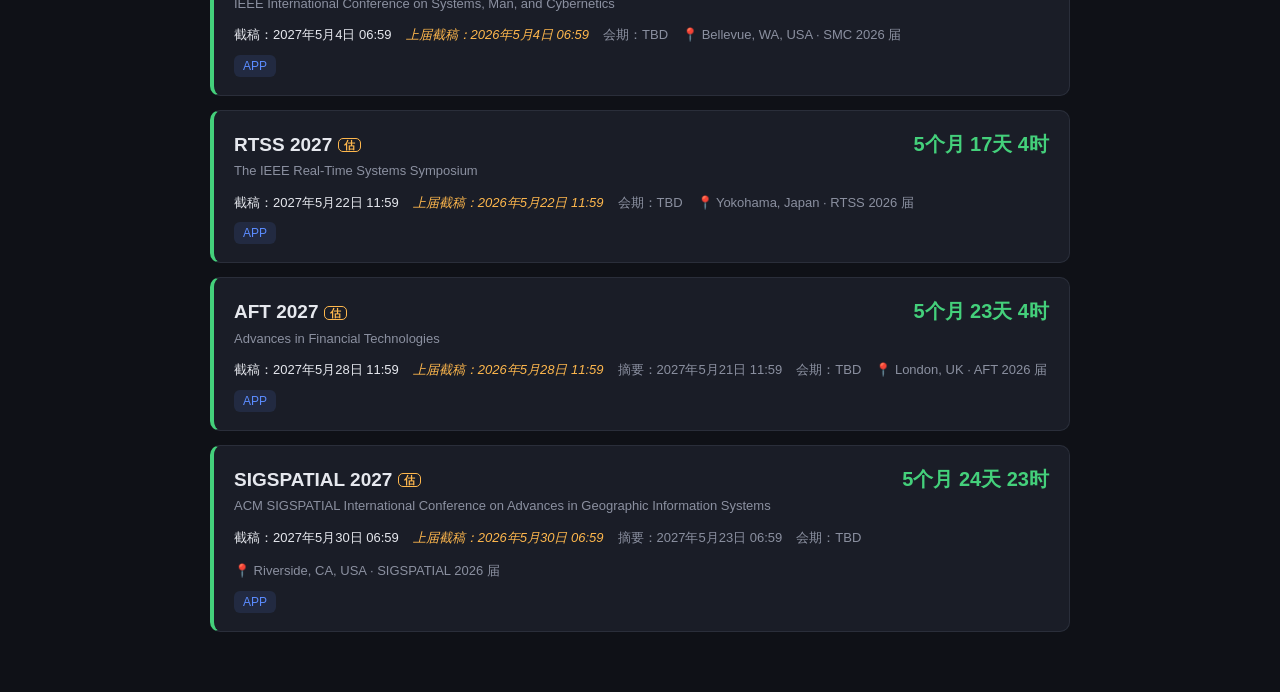
==== commit c79ce425: "feat: 新增日间/夜间主题切换(记忆选择)，地图瓦片与标签随主题变化 Co-Authored-By: Claude Opus 4.8 <noreply@anthropic.com>" ====
--- a/index.html
+++ b/index.html
@@ -5,11 +5,13 @@
   <meta name="viewport" content="width=device-width, initial-scale=1.0" />
   <title>AI 会议 Deadline 追踪</title>
   <link rel="stylesheet" href="style.css" />
+  <script>if(localStorage.getItem("theme")==="light")document.documentElement.setAttribute("data-theme","light");</script>
 </head>
 <body>
   <header>
     <div class="top-actions">
       <a id="mapLink" class="lang-btn" href="map.html">🗺 地图</a>
+      <button id="themeBtn" class="lang-btn" title="日间 / 夜间">🌙</button>
       <button id="langBtn" class="lang-btn" title="中 / English">EN</button>
     </div>
     <h1 id="pageTitle">AI 会议 Deadline 追踪</h1>
--- a/style.css
+++ b/style.css
@@ -9,6 +9,20 @@
   --soon: #ffb84d;
   --safe: #44d07b;
   --border: #2a2e3a;
+}
+
+/* 日间模式 */
+:root[data-theme="light"] {
+  --bg: #f5f6f8;
+  --card: #ffffff;
+  --card-hover: #eef1f6;
+  --text: #1a1d27;
+  --muted: #5b6170;
+  --accent: #2f6bff;
+  --urgent: #e23a4e;
+  --soon: #d98512;
+  --safe: #1aa85a;
+  --border: #dde1e8;
 }
 
 * { box-sizing: border-box; margin: 0; padding: 0; }
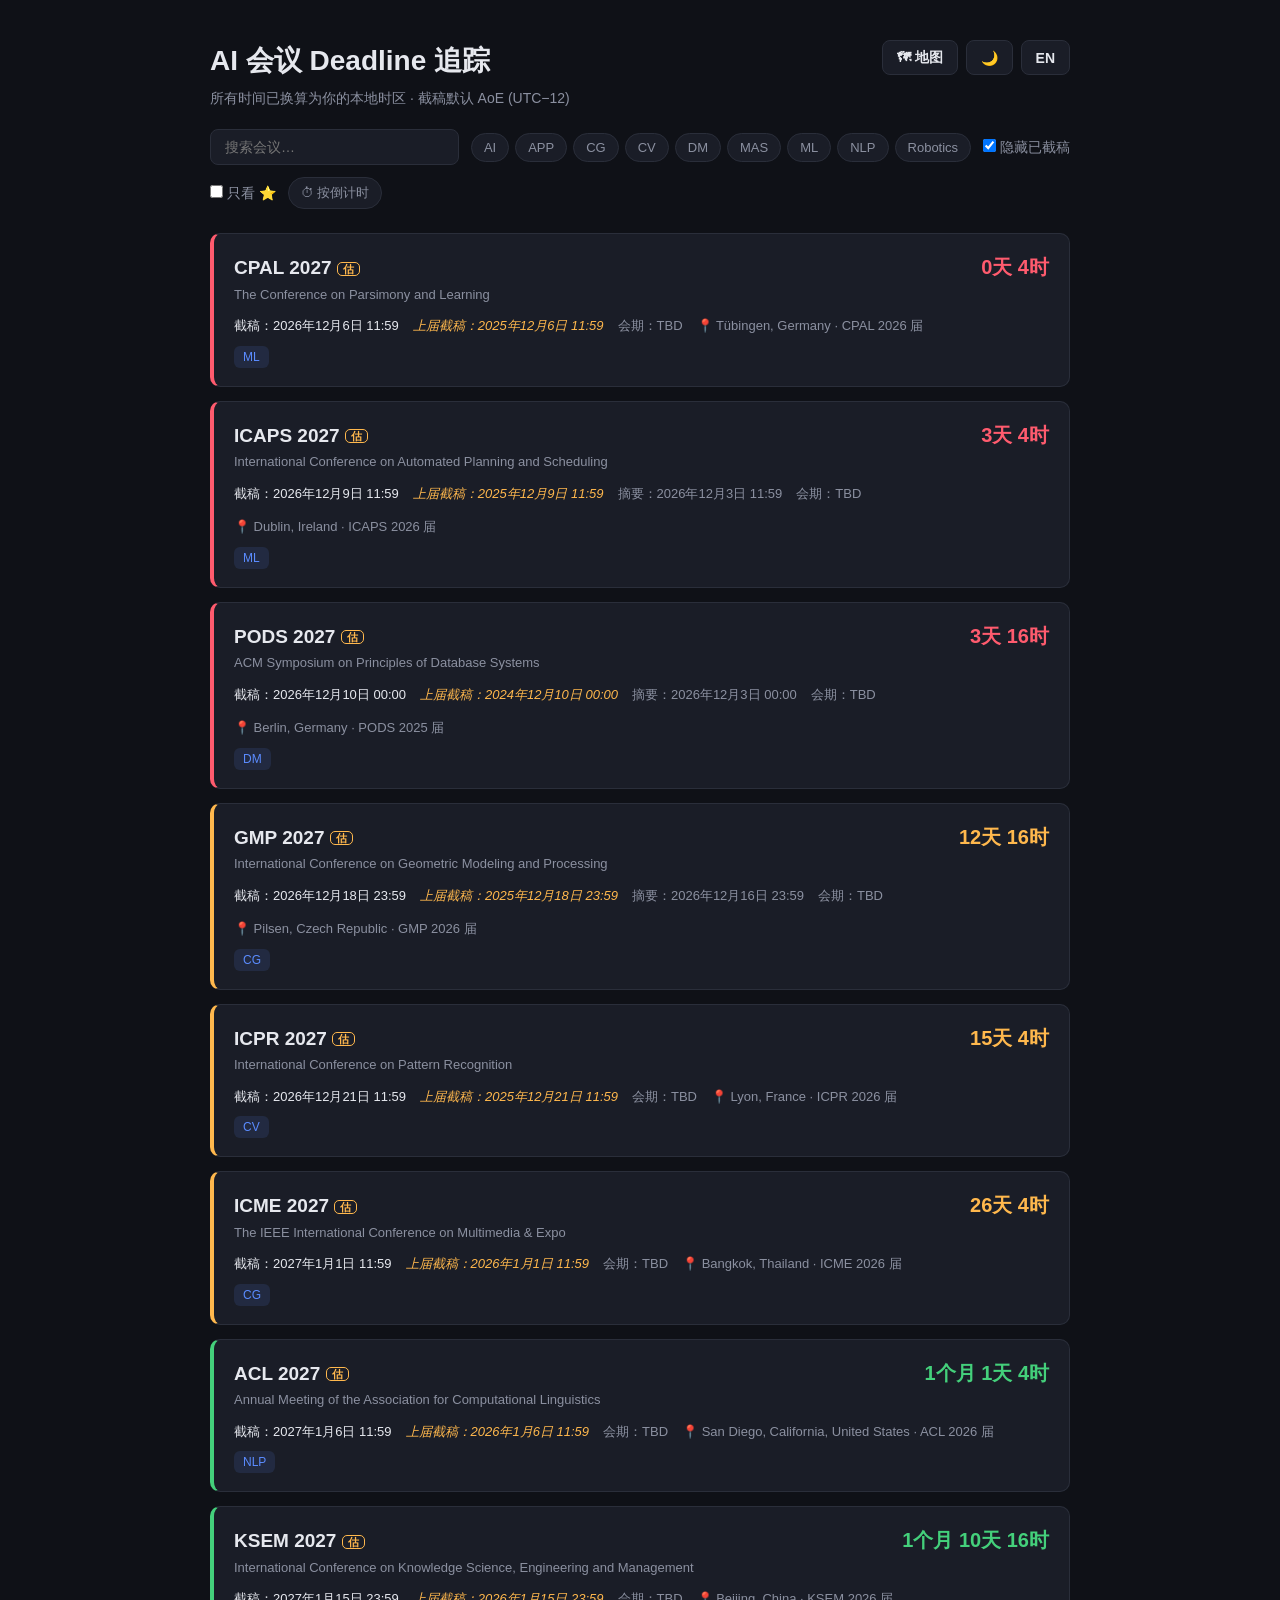
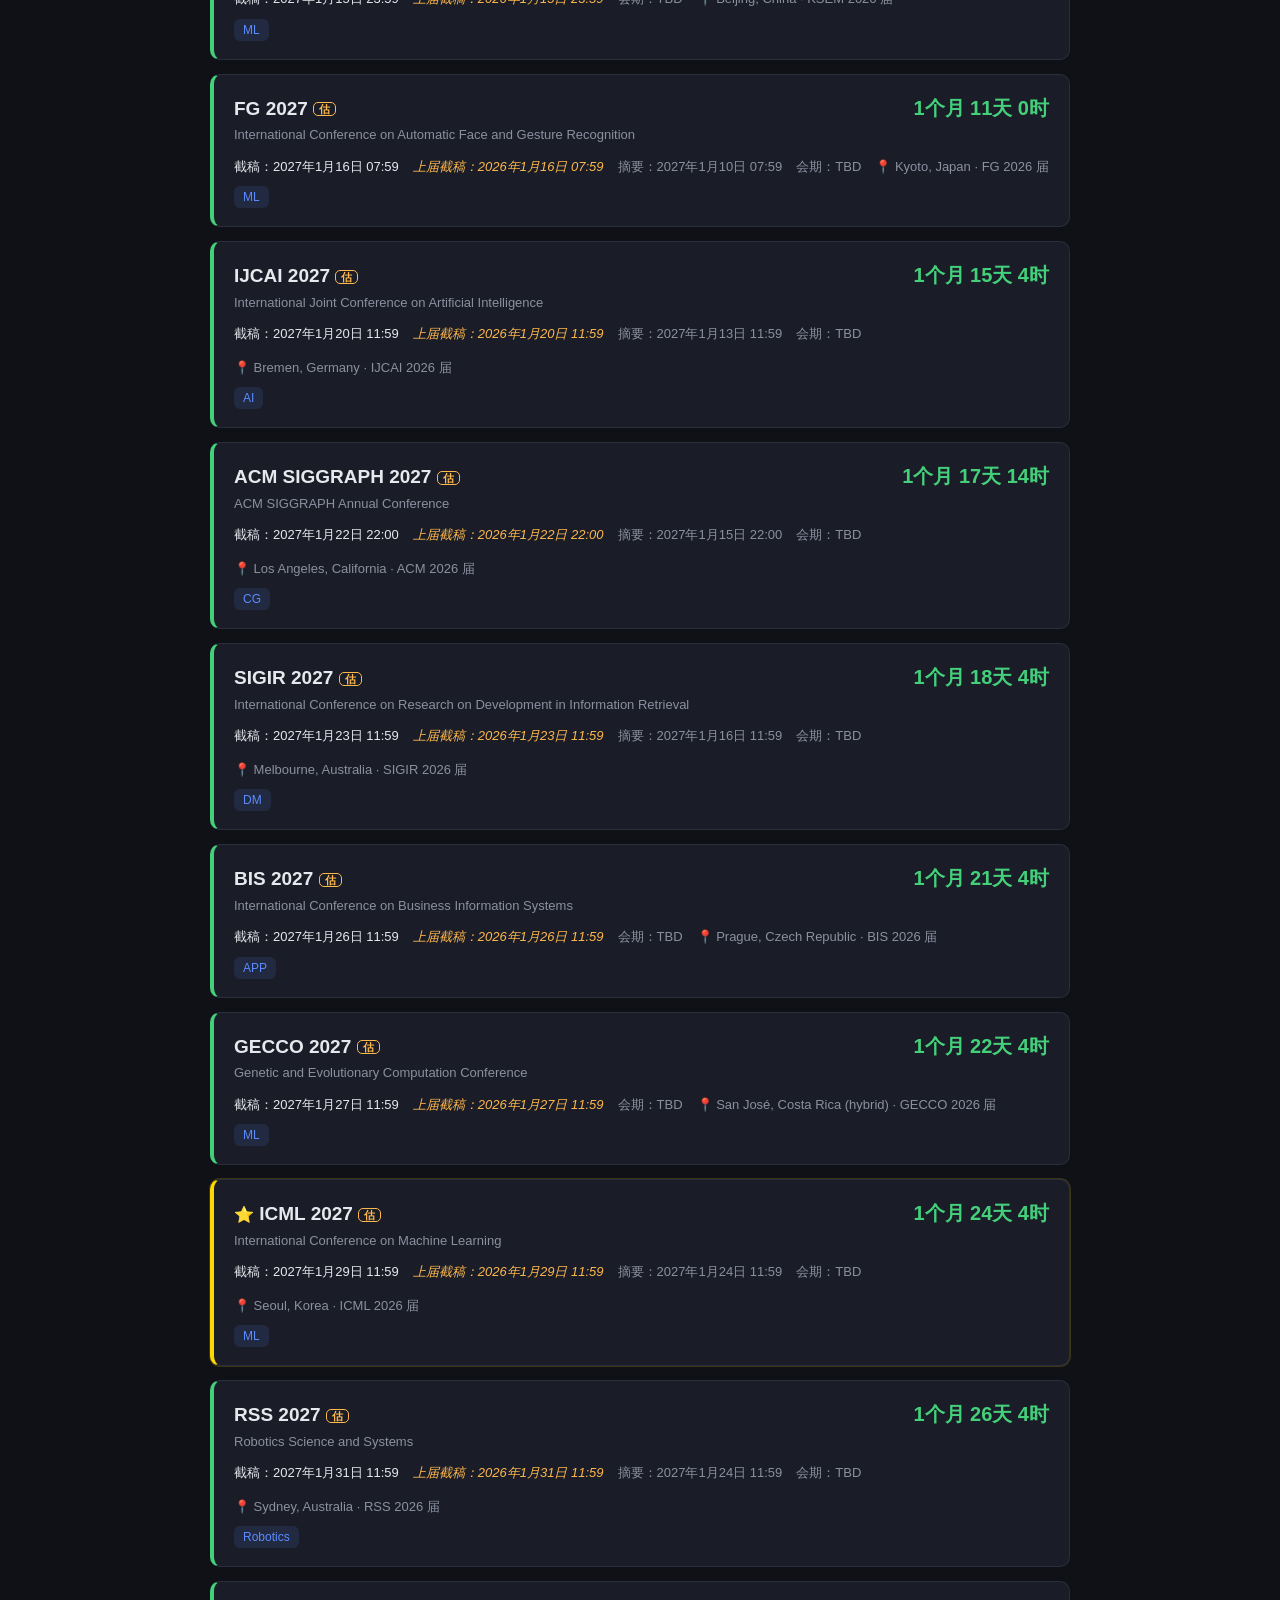
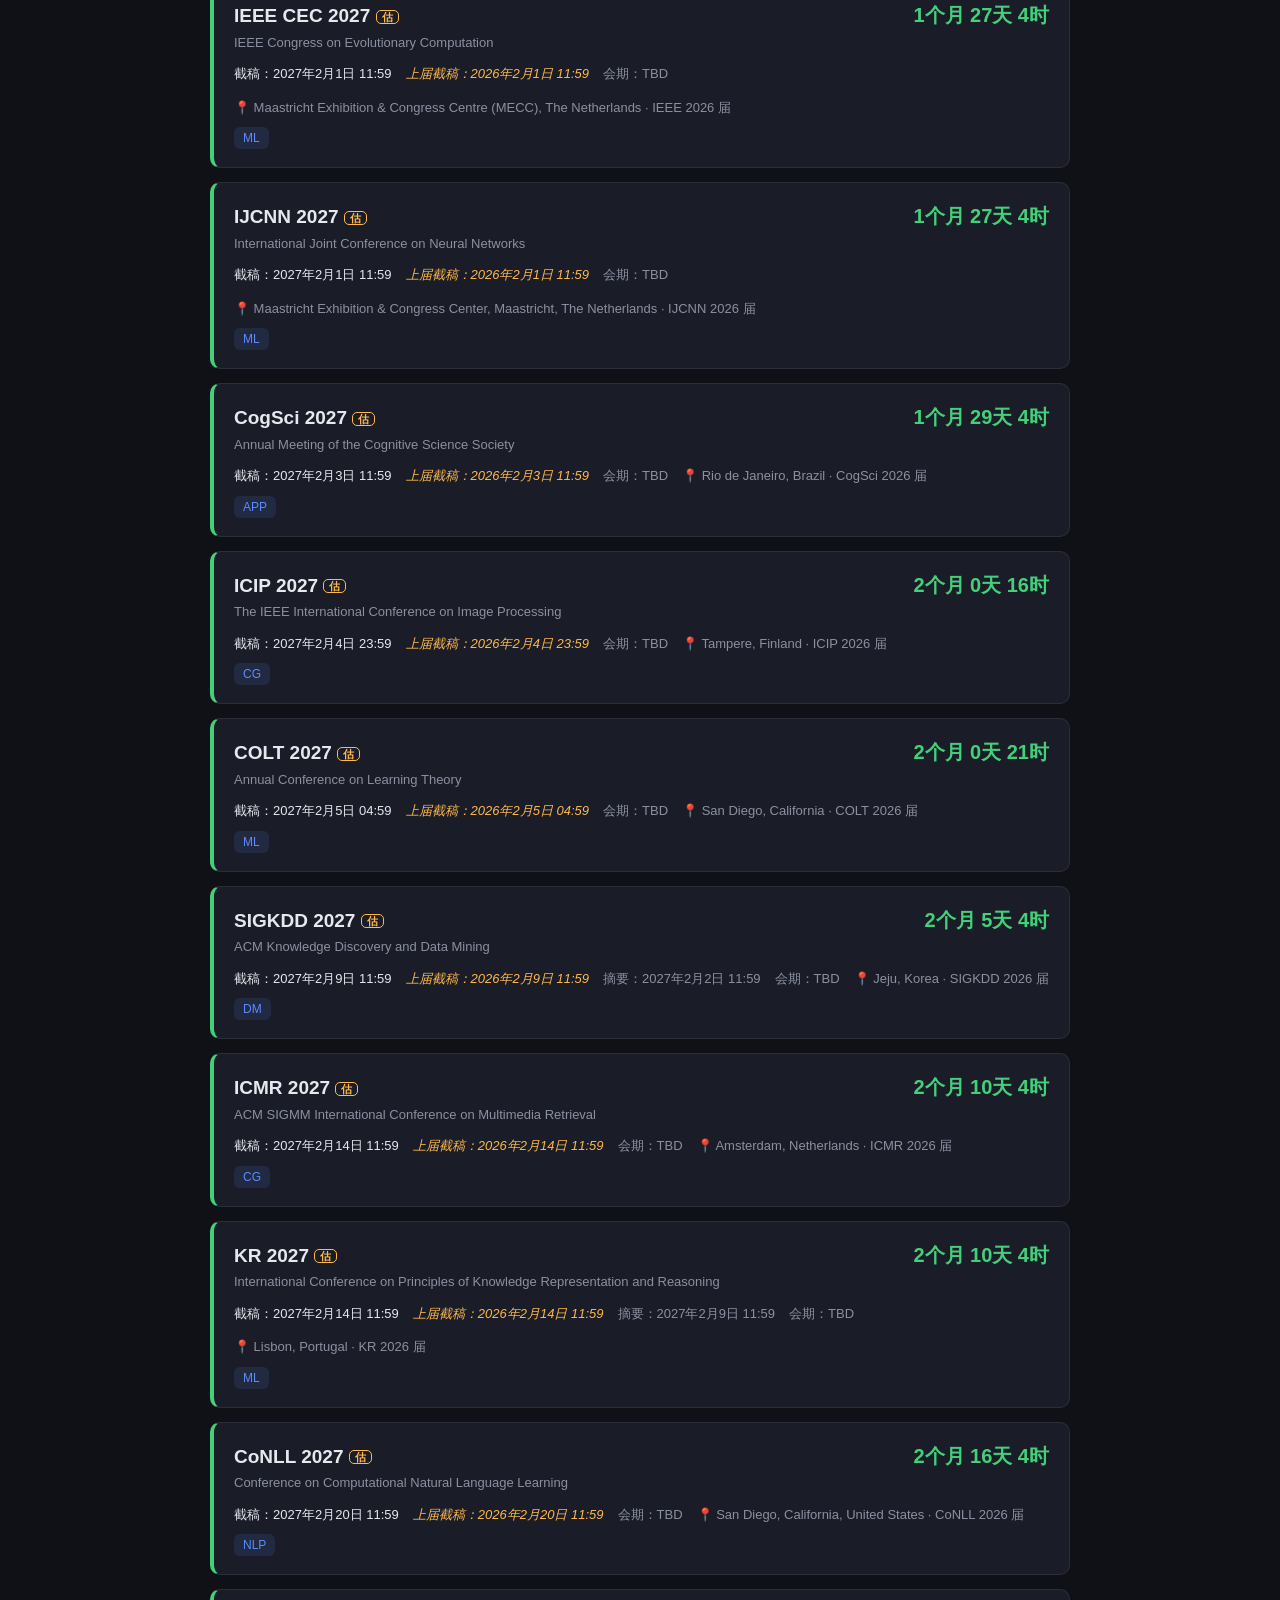
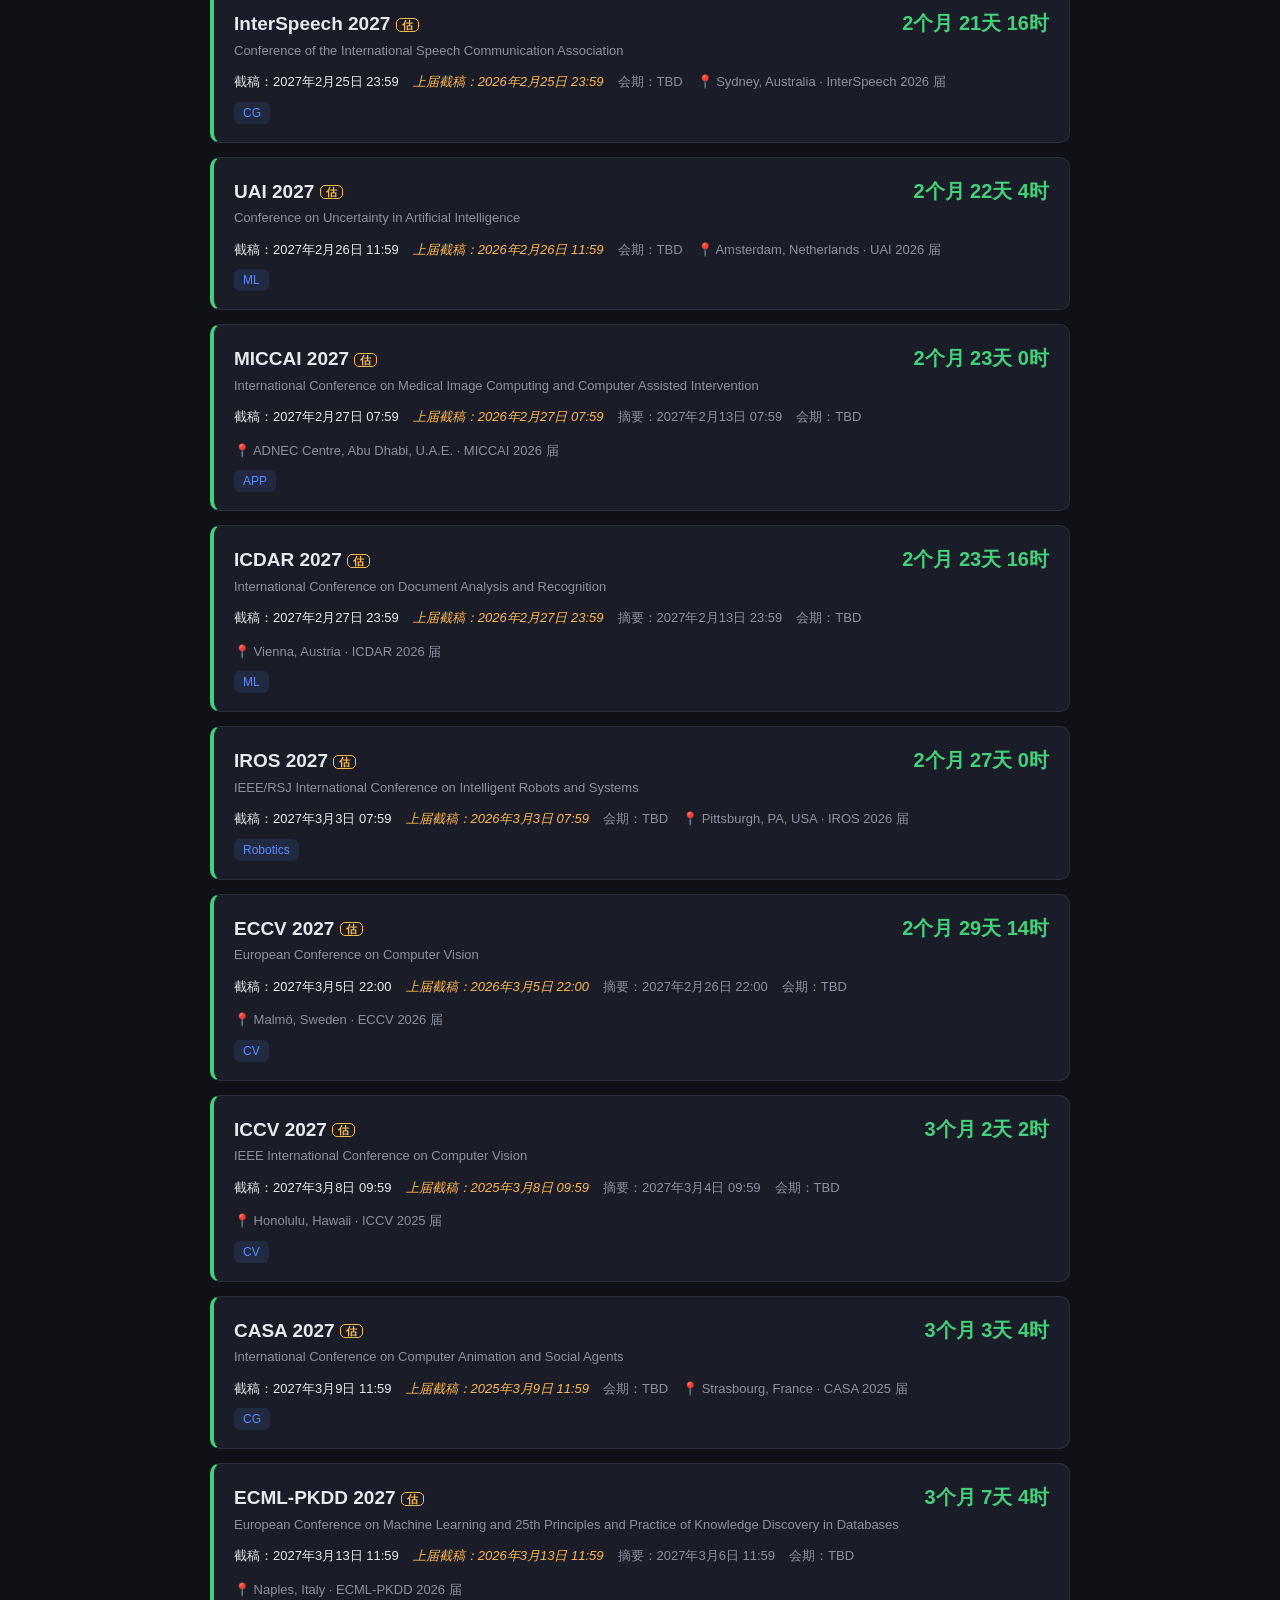
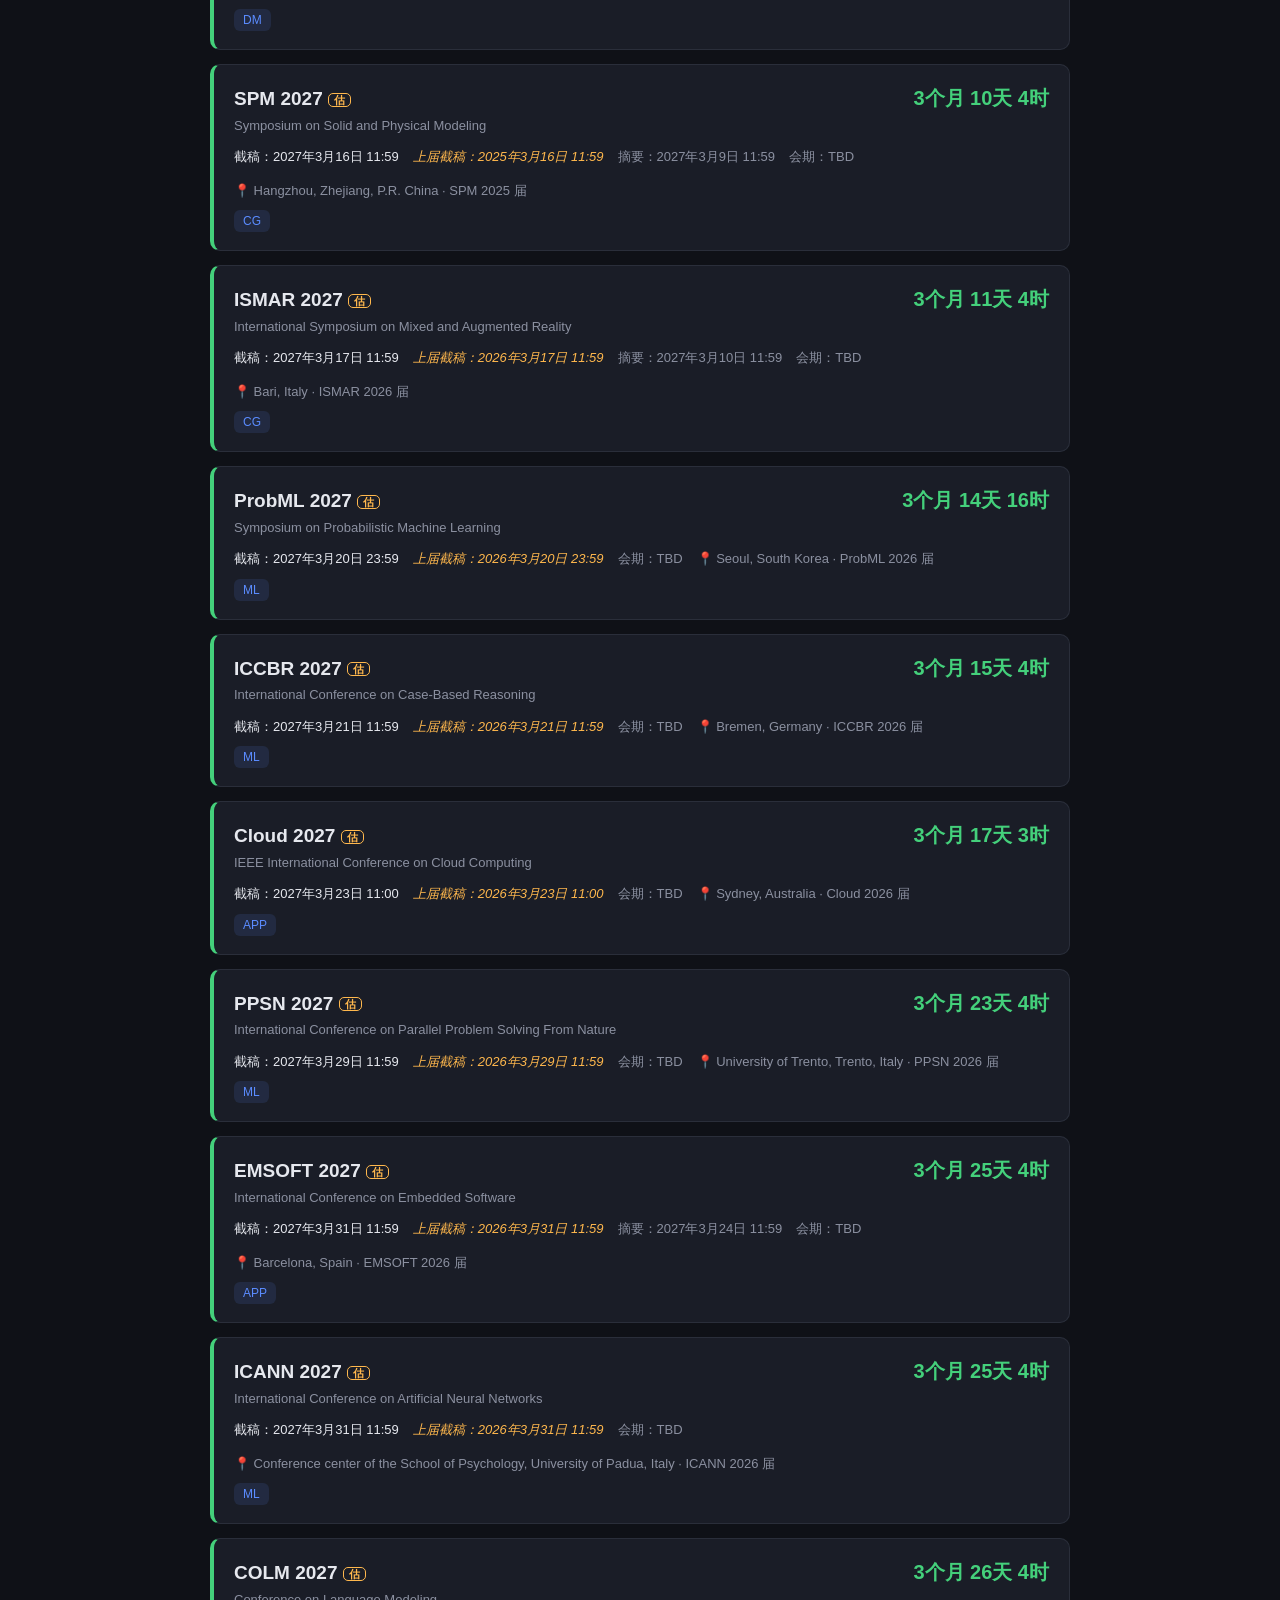
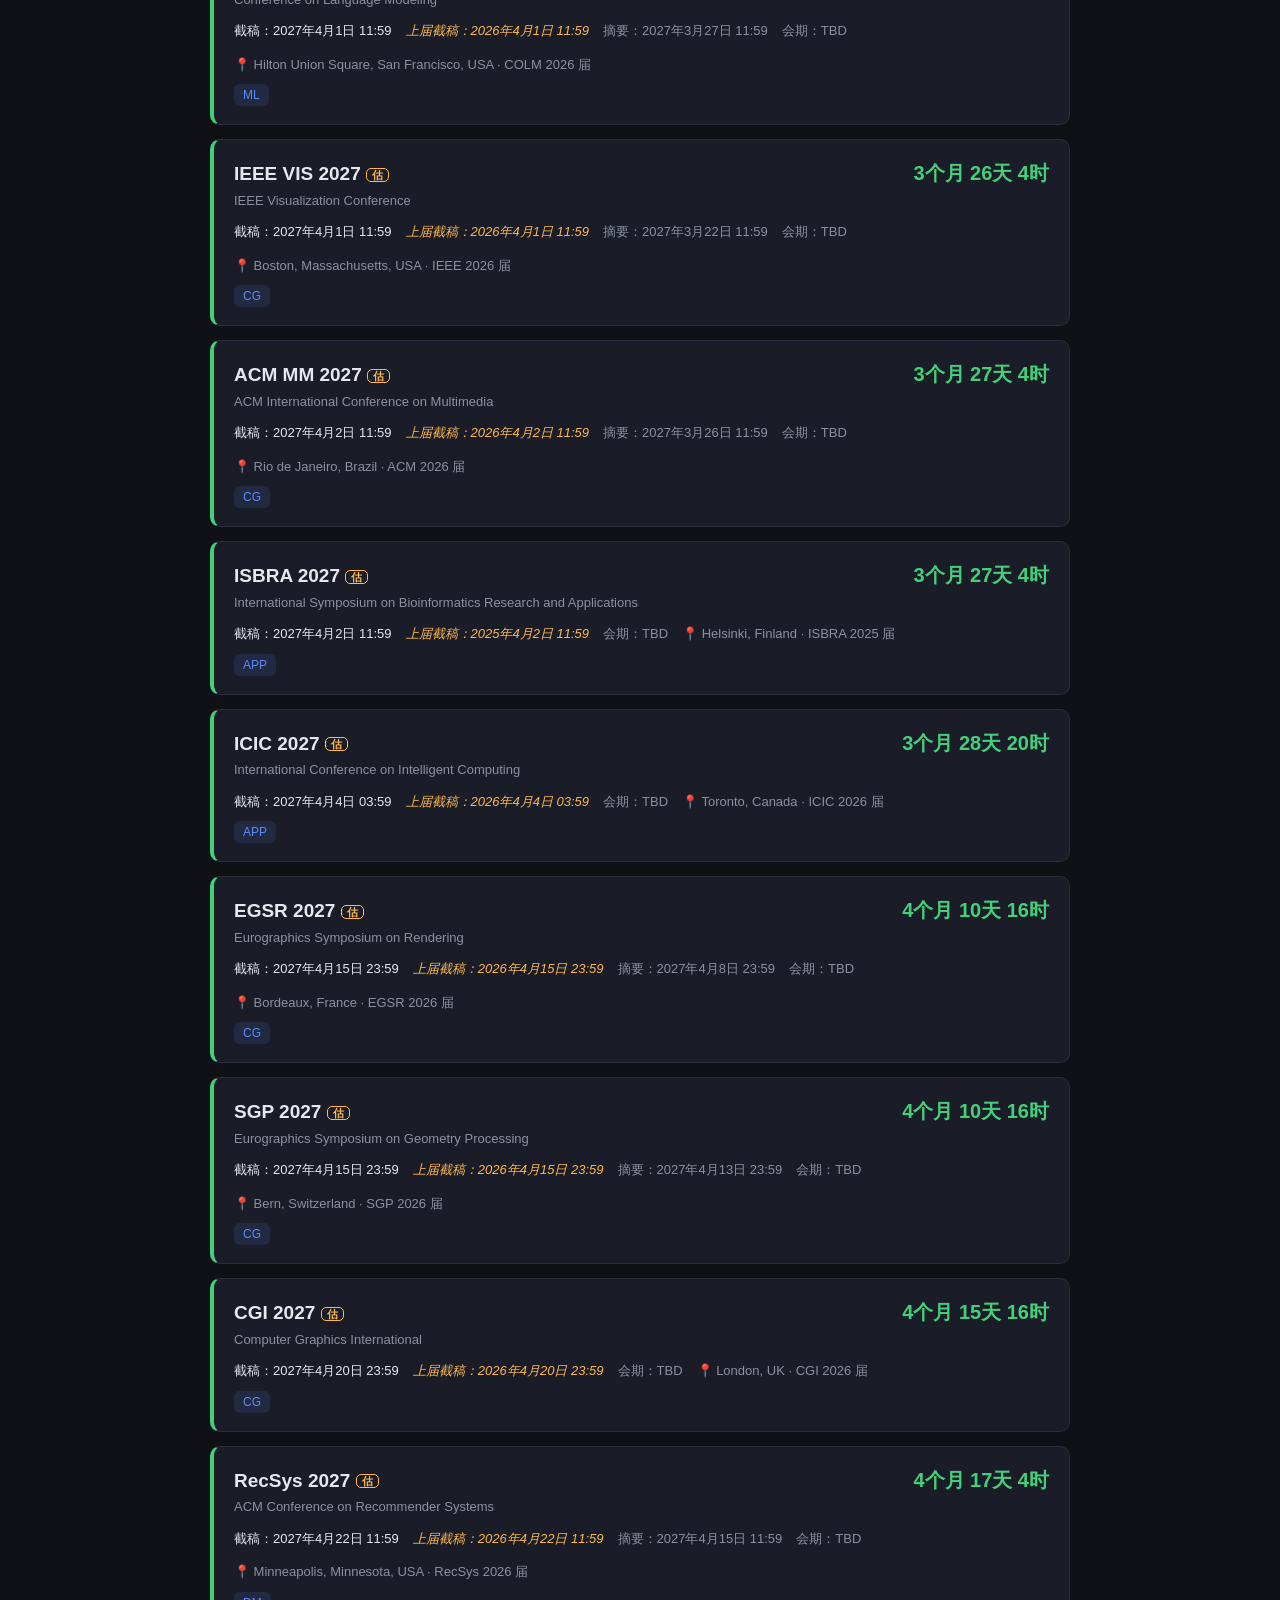
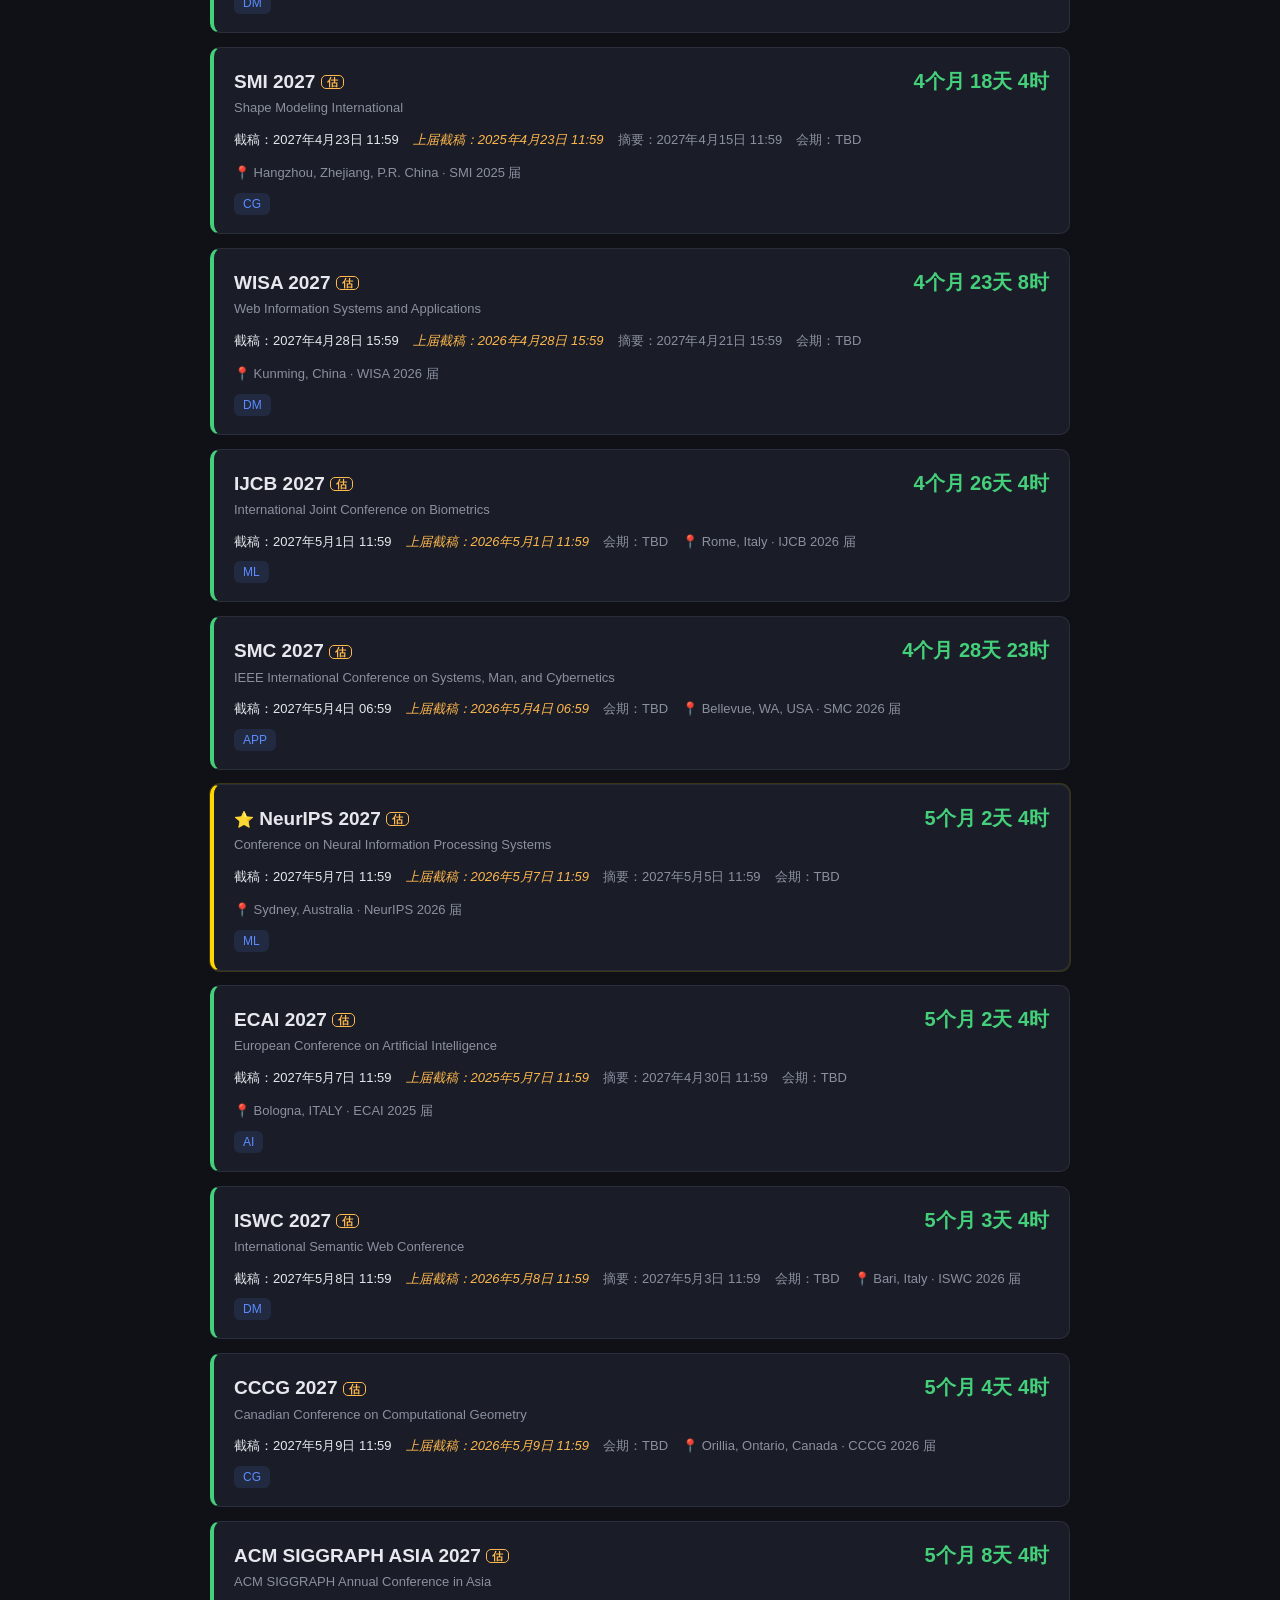
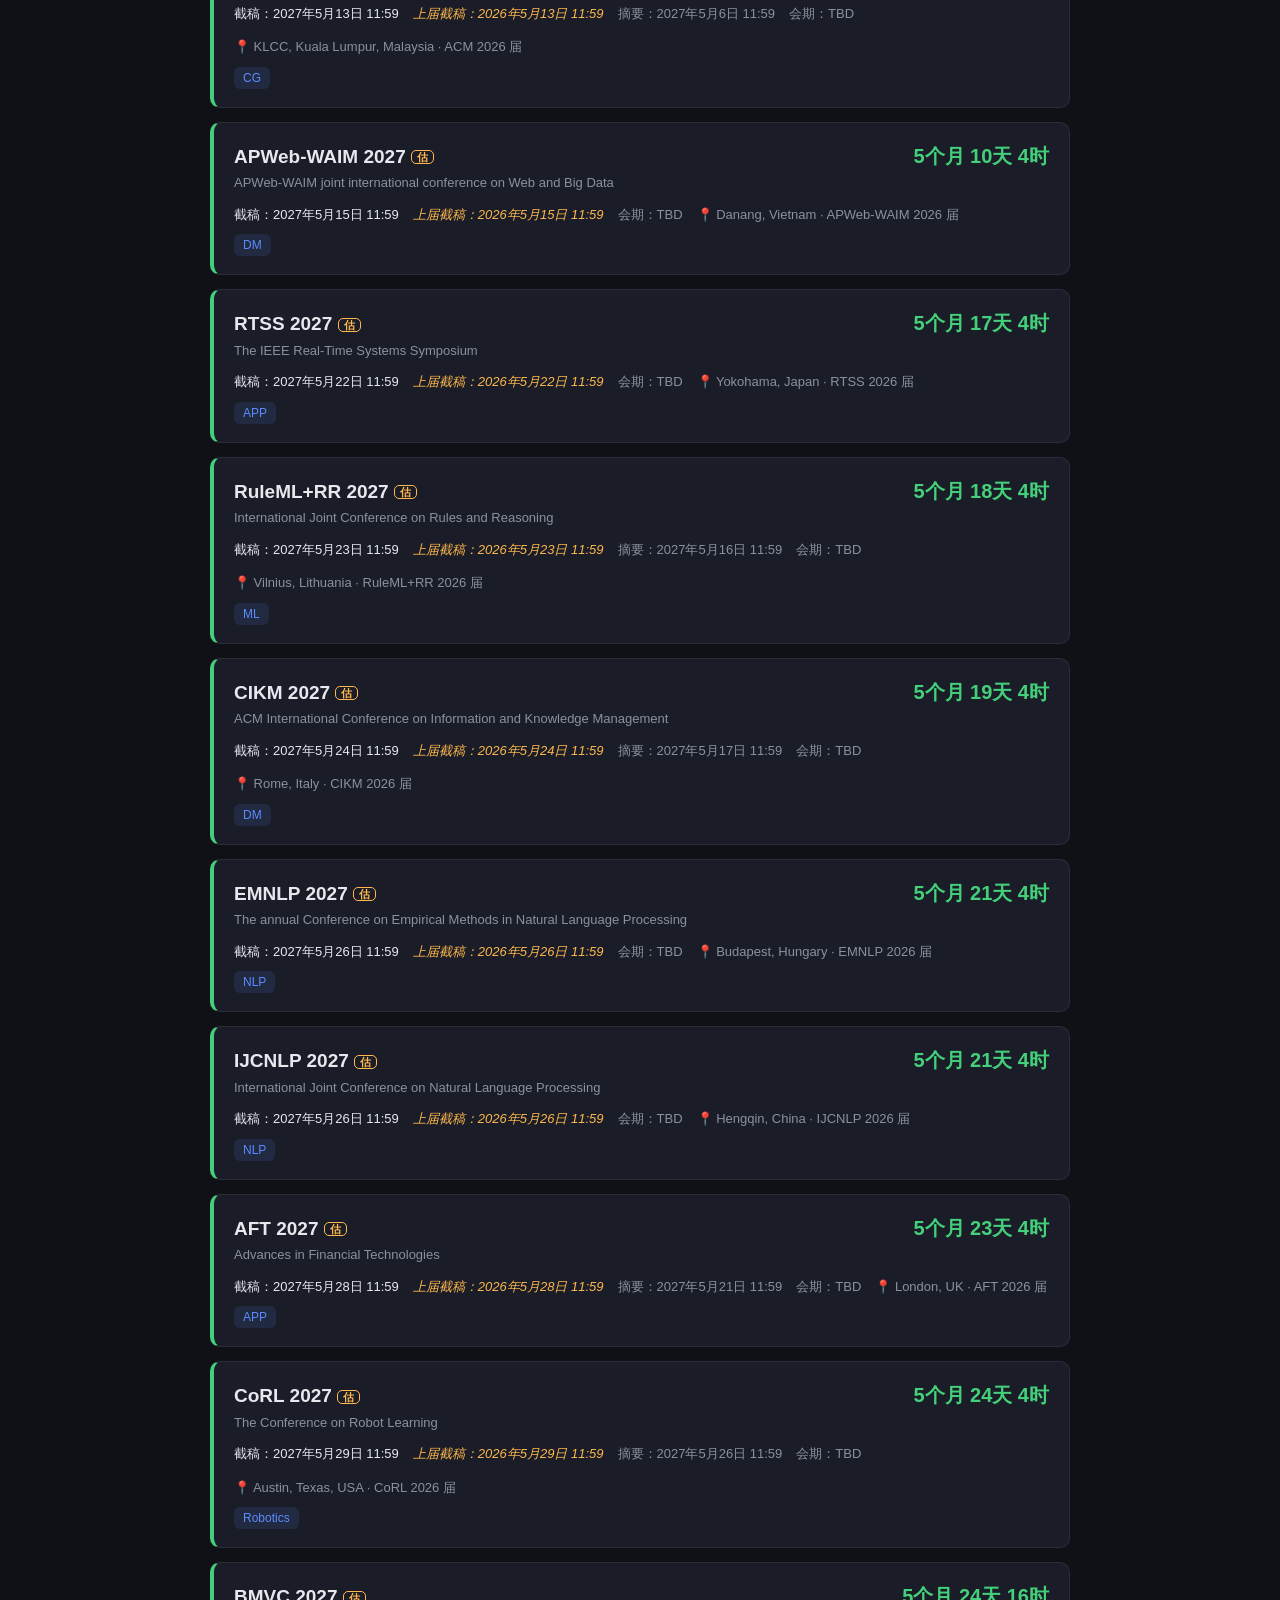
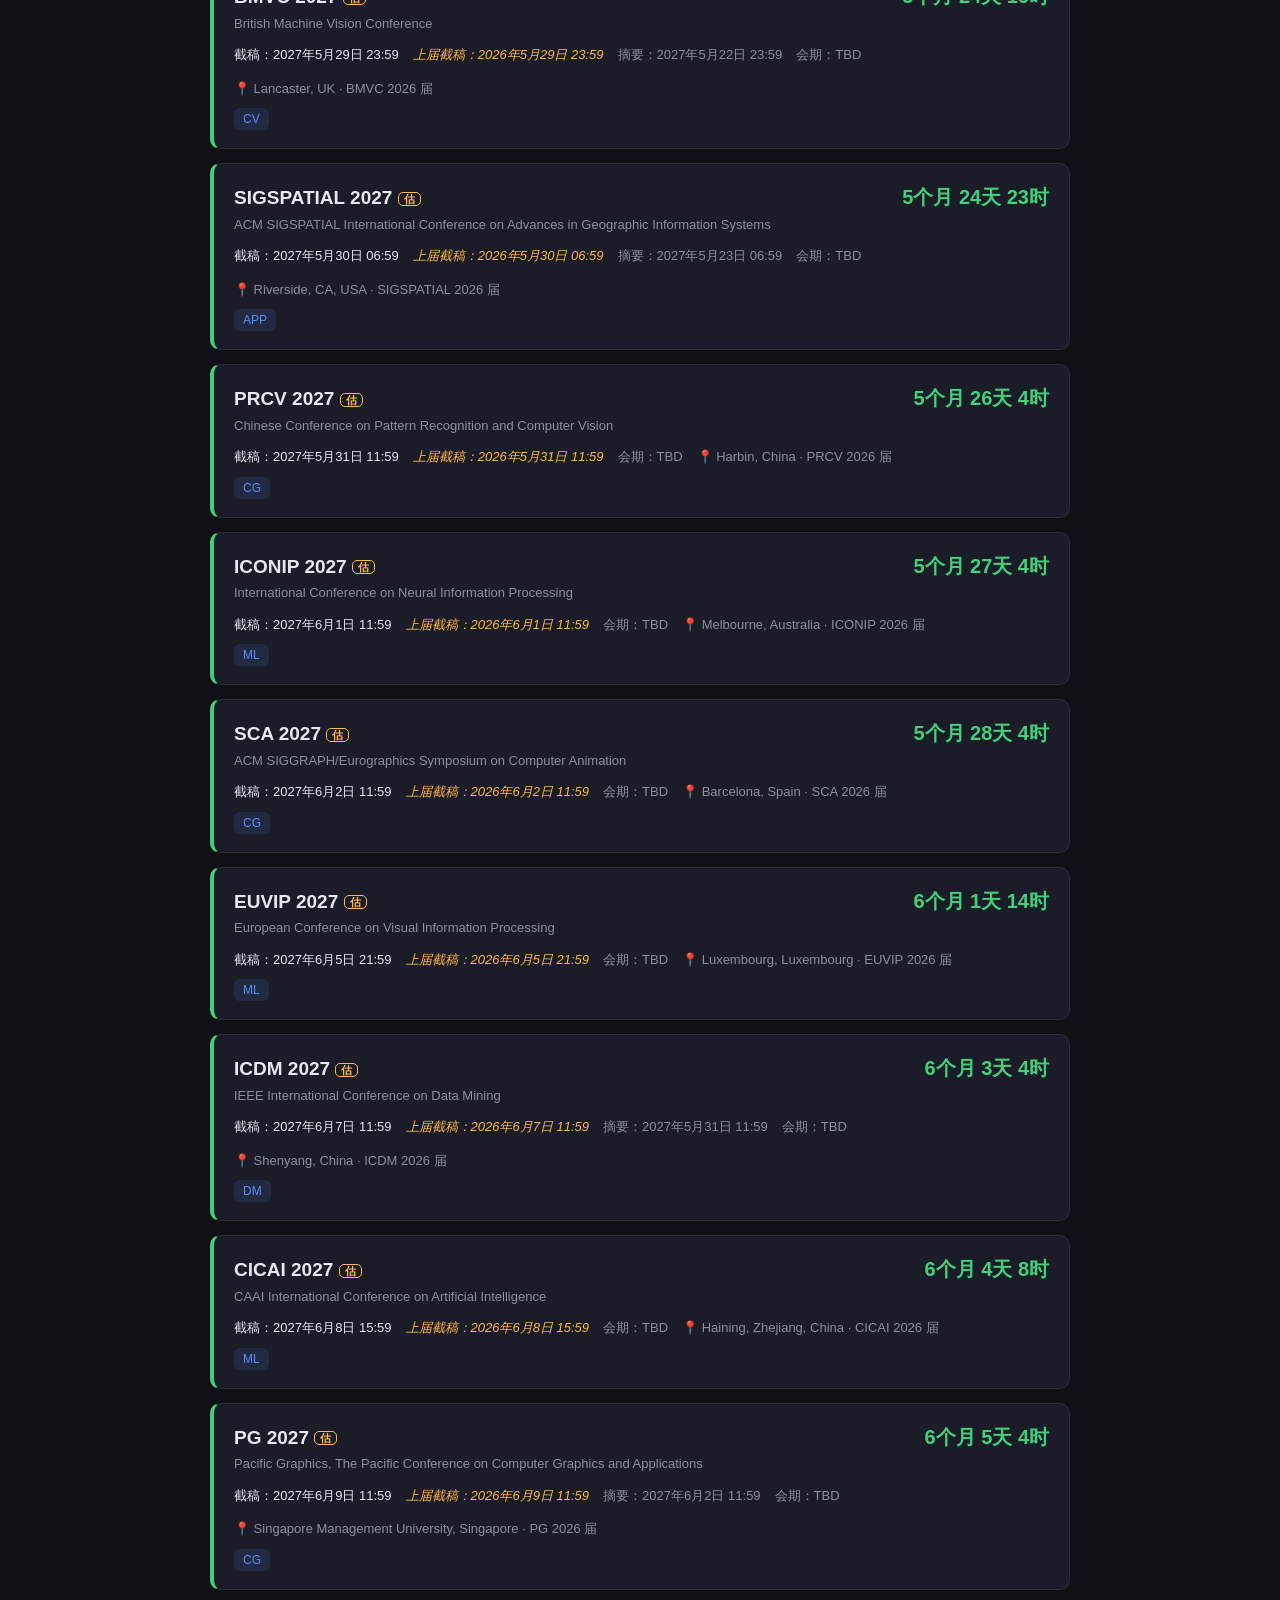
==== commit b348e4e7: "feat: 列表默认按倒计时排序(全部拉平)，可一键切回按分类 Co-Authored-By: Claude Opus 4.8 <noreply@anthropic.com>" ====
--- a/index.html
+++ b/index.html
@@ -25,6 +25,7 @@
       <label class="toggle">
         <input id="onlyStar" type="checkbox" /> <span id="onlyStarLabel">只看 ⭐ </span>
       </label>
+      <button id="sortBtn" class="tag-btn" title="切换排序">⏱ 按倒计时</button>
     </div>
   </header>
 
